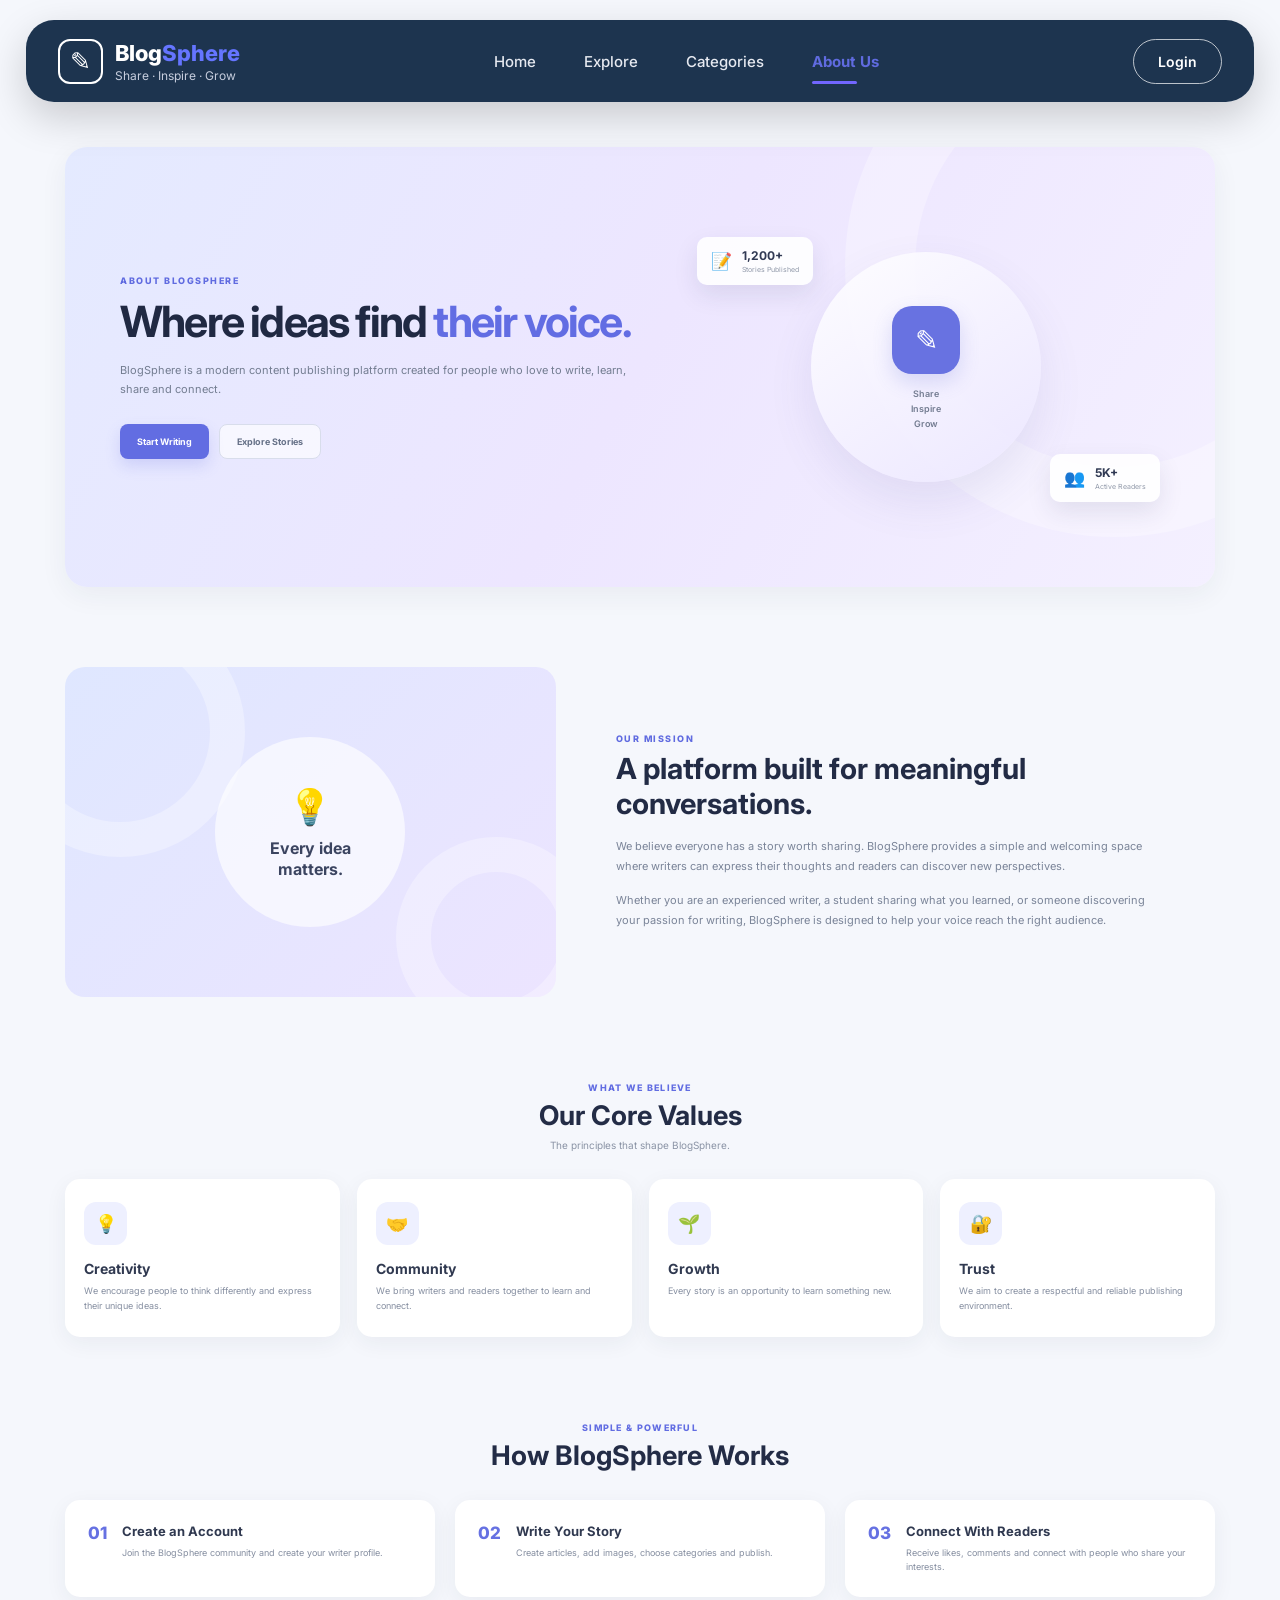
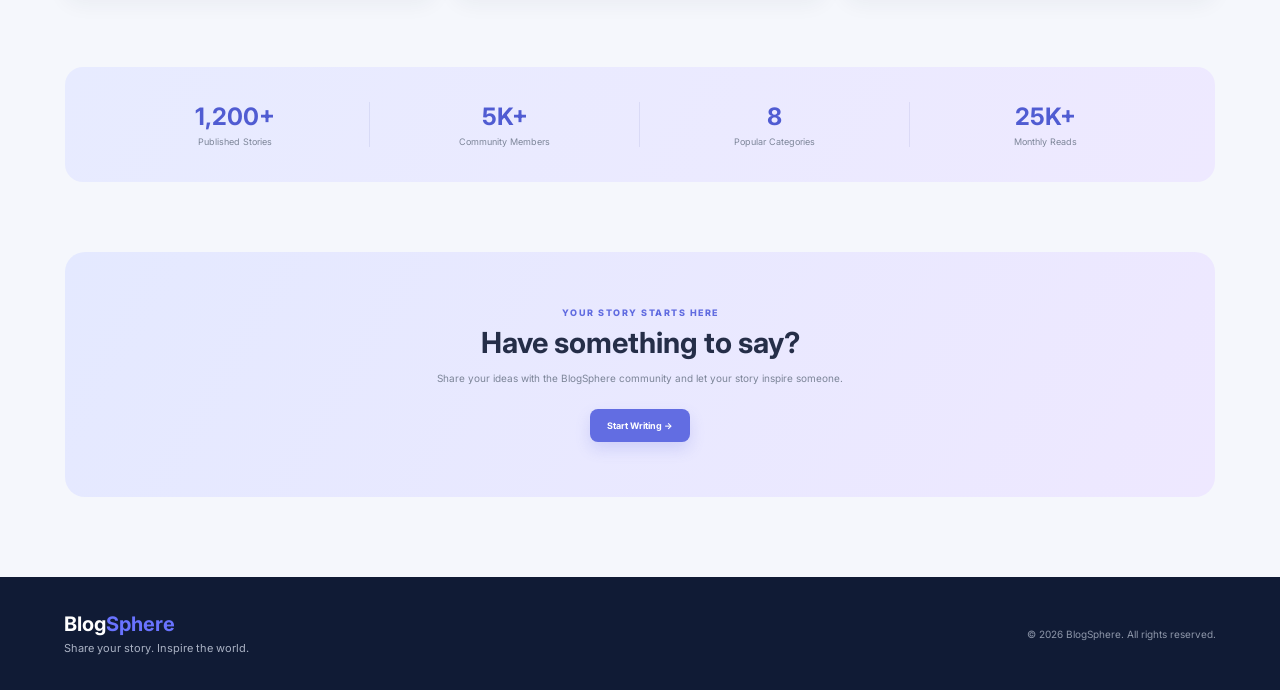
==== frontend/about.html @ fdae3c47 "Add complete BlogSphere application" ====
<!DOCTYPE html>
<html lang="en">

<head>

    <meta charset="UTF-8">
    <meta name="viewport" content="width=device-width, initial-scale=1.0">

    <title>BlogSphere | About Us</title>

    <link rel="stylesheet" href="style.css">

    <link rel="preconnect" href="https://fonts.googleapis.com">
    <link rel="preconnect" href="https://fonts.gstatic.com" crossorigin>

    <link
        href="https://fonts.googleapis.com/css2?family=Inter:wght@400;500;600;700;800&display=swap"
        rel="stylesheet">

</head>

<body class="about-page">


    <!-- ================= NAVBAR ================= -->

    <header class="navbar about-navbar">

        <div class="logo-area">

            <div class="logo-icon">
                ✎
            </div>

            <div class="logo-text">

                <h2>
                    Blog<span>Sphere</span>
                </h2>

                <p>
                    Share · Inspire · Grow
                </p>

            </div>

        </div>


        <nav class="nav-links">

            <a href="index.html">
                Home
            </a>

            <a href="explore.html">
                Explore
            </a>

            <a href="categories.html">
                Categories
            </a>

            <a href="about.html" class="active">
                About Us
            </a>

        </nav>


        <div class="nav-actions">

            <a href="login.html" class="login-btn">
                Login
            </a>


        </div>

    </header>


    <!-- ================= MAIN ================= -->

    <main class="about-main">


        <!-- ================= HERO ================= -->

        <section class="about-hero">

            <div class="about-hero-content">

                <p class="small-heading">
                    ABOUT BLOGSPHERE
                </p>

                <h1>
                    Where ideas find
                    <span>their voice.</span>
                </h1>

                <p>
                    BlogSphere is a modern content publishing
                    platform created for people who love to
                    write, learn, share and connect.
                </p>

                <div class="about-hero-buttons">

                    <a
                        href="register.html"
                        class="about-primary-btn">

                        Start Writing

                    </a>

                    <a
                        href="explore.html"
                        class="about-secondary-btn">

                        Explore Stories

                    </a>

                </div>

            </div>


            <div class="about-hero-visual">

                <div class="floating-card card-one">

                    <span>
                        📝
                    </span>

                    <div>

                        <strong>
                            1,200+
                        </strong>

                        <small>
                            Stories Published
                        </small>

                    </div>

                </div>


                <div class="floating-card card-two">

                    <span>
                        👥
                    </span>

                    <div>

                        <strong>
                            5K+
                        </strong>

                        <small>
                            Active Readers
                        </small>

                    </div>

                </div>


                <div class="about-circle">

                    <div class="about-circle-icon">
                        ✎
                    </div>

                    <span>
                        Share
                    </span>

                    <span>
                        Inspire
                    </span>

                    <span>
                        Grow
                    </span>

                </div>

            </div>

        </section>


        <!-- ================= OUR MISSION ================= -->

        <section class="mission-section">

            <div class="mission-image">

                <div class="mission-image-inner">

                    <span>
                        💡
                    </span>

                    <h3>
                        Every idea
                        matters.
                    </h3>

                </div>

            </div>


            <div class="mission-content">

                <p class="small-heading">
                    OUR MISSION
                </p>

                <h2>
                    A platform built
                    for meaningful
                    conversations.
                </h2>

                <p>
                    We believe everyone has a story worth
                    sharing. BlogSphere provides a simple
                    and welcoming space where writers can
                    express their thoughts and readers can
                    discover new perspectives.
                </p>

                <p>
                    Whether you are an experienced writer,
                    a student sharing what you learned, or
                    someone discovering your passion for
                    writing, BlogSphere is designed to help
                    your voice reach the right audience.
                </p>

            </div>

        </section>


        <!-- ================= VALUES ================= -->

        <section class="values-section">

            <div class="about-section-heading">

                <p>
                    WHAT WE BELIEVE
                </p>

                <h2>
                    Our Core Values
                </h2>

                <span>
                    The principles that shape BlogSphere.
                </span>

            </div>


            <div class="values-grid">


                <article class="value-card">

                    <div class="value-icon">
                        💡
                    </div>

                    <h3>
                        Creativity
                    </h3>

                    <p>
                        We encourage people to think
                        differently and express their
                        unique ideas.
                    </p>

                </article>


                <article class="value-card">

                    <div class="value-icon">
                        🤝
                    </div>

                    <h3>
                        Community
                    </h3>

                    <p>
                        We bring writers and readers
                        together to learn and connect.
                    </p>

                </article>


                <article class="value-card">

                    <div class="value-icon">
                        🌱
                    </div>

                    <h3>
                        Growth
                    </h3>

                    <p>
                        Every story is an opportunity
                        to learn something new.
                    </p>

                </article>


                <article class="value-card">

                    <div class="value-icon">
                        🔐
                    </div>

                    <h3>
                        Trust
                    </h3>

                    <p>
                        We aim to create a respectful
                        and reliable publishing environment.
                    </p>

                </article>


            </div>

        </section>


        <!-- ================= HOW IT WORKS ================= -->

        <section class="how-section">

            <div class="about-section-heading">

                <p>
                    SIMPLE & POWERFUL
                </p>

                <h2>
                    How BlogSphere Works
                </h2>

            </div>


            <div class="how-grid">


                <div class="how-step">

                    <div class="step-number">
                        01
                    </div>

                    <div>

                        <h3>
                            Create an Account
                        </h3>

                        <p>
                            Join the BlogSphere community
                            and create your writer profile.
                        </p>

                    </div>

                </div>


                <div class="how-step">

                    <div class="step-number">
                        02
                    </div>

                    <div>

                        <h3>
                            Write Your Story
                        </h3>

                        <p>
                            Create articles, add images,
                            choose categories and publish.
                        </p>

                    </div>

                </div>


                <div class="how-step">

                    <div class="step-number">
                        03
                    </div>

                    <div>

                        <h3>
                            Connect With Readers
                        </h3>

                        <p>
                            Receive likes, comments and
                            connect with people who share
                            your interests.
                        </p>

                    </div>

                </div>


            </div>

        </section>


        <!-- ================= STATS ================= -->

        <section class="about-stats">

            <div>

                <strong>
                    1,200+
                </strong>

                <span>
                    Published Stories
                </span>

            </div>


            <div>

                <strong>
                    5K+
                </strong>

                <span>
                    Community Members
                </span>

            </div>


            <div>

                <strong>
                    8
                </strong>

                <span>
                    Popular Categories
                </span>

            </div>


            <div>

                <strong>
                    25K+
                </strong>

                <span>
                    Monthly Reads
                </span>

            </div>

        </section>


        <!-- ================= CTA ================= -->

        <section class="about-cta">

            <div>

                <p class="small-heading">
                    YOUR STORY STARTS HERE
                </p>

                <h2>
                    Have something to say?
                </h2>

                <p>
                    Share your ideas with the BlogSphere
                    community and let your story inspire
                    someone.
                </p>

                <a
                    href="create-post.html"
                    class="about-primary-btn">

                    Start Writing →

                </a>

            </div>

        </section>

    </main>


    <!-- ================= FOOTER ================= -->

    <footer>

        <div class="footer-logo">

            <h2>
                Blog<span>Sphere</span>
            </h2>

            <p>
                Share your story. Inspire the world.
            </p>

        </div>

        <p class="copyright">
            © 2026 BlogSphere. All rights reserved.
        </p>

    </footer>


    <script src="script.js"></script>

</body>

</html>
---- frontend/style.css ----
/* =========================================
   RESET
========================================= */

* {
    margin: 0;
    padding: 0;
    box-sizing: border-box;
}

html {
    scroll-behavior: smooth;
}

body {
    font-family: "Inter", sans-serif;
    background: #f5f7fc;
    color: #111936;
}

a {
    text-decoration: none;
    color: inherit;
}


/* =========================================
   NAVBAR
========================================= */

.navbar {
    position: absolute;
    top: 20px;
    left: 2%;
    right: 2%;
    z-index: 10;

    height: 82px;

    display: flex;
    align-items: center;
    justify-content: space-between;

    padding: 0 32px;

    border-radius: 28px;

    background: rgba(10, 35, 64, 0.92);

    box-shadow:
        0 15px 40px rgba(0, 0, 0, 0.18);

    backdrop-filter: blur(12px);

    color: white;
}


/* LOGO */

.logo-area {
    display: flex;
    align-items: center;
    gap: 12px;
}

.logo-icon {
    width: 45px;
    height: 45px;

    display: flex;
    align-items: center;
    justify-content: center;

    border: 2px solid white;
    border-radius: 12px;

    font-size: 25px;
}

.logo-text h2 {
    font-size: 22px;
    font-weight: 800;
}

.logo-text h2 span {
    color: #6575ff;
}

.logo-text p {
    margin-top: 2px;

    font-size: 12px;
    color: #c7cede;
}


/* NAV LINKS */

.nav-links {
    display: flex;
    align-items: center;
    gap: 48px;
}

.nav-links a {
    position: relative;

    font-size: 15px;
    font-weight: 500;

    color: #e6e9f0;

    padding: 28px 0;

    transition: 0.3s;
}

.nav-links a:hover {
    color: white;
}

.nav-links a.active {
    font-weight: 700;
}

.nav-links a.active::after {
    content: "";

    position: absolute;

    bottom: 15px;
    left: 0;

    width: 45px;
    height: 3px;

    border-radius: 10px;

    background: #7266ff;
}


/* NAV ACTIONS */

.nav-actions {
    display: flex;
    align-items: center;
    gap: 15px;
}

.search-btn {
    border: none;
    background: transparent;

    color: white;

    font-size: 20px;

    cursor: pointer;
}

.login-btn,
.register-btn {
    padding: 13px 24px;

    border-radius: 30px;

    font-size: 14px;
    font-weight: 600;

    transition: 0.3s;
}

.login-btn {
    border: 1px solid rgba(255, 255, 255, 0.7);
}

.login-btn:hover {
    background: white;
    color: #15294c;
}

.register-btn {
    background: linear-gradient(
        135deg,
        #3d9cff,
        #7545ed
    );
}

.register-btn:hover {
    transform: translateY(-2px);

    box-shadow:
        0 8px 20px rgba(88, 85, 255, 0.35);
}


/* =========================================
   HERO
========================================= */

.hero {
    position: relative;

    min-height: 590px;

    display: flex;
    align-items: center;

    overflow: hidden;

    background-image:
        url("https://images.unsplash.com/photo-1500534623283-312aade485b7?auto=format&fit=crop&w=2000&q=85");

    background-size: cover;
    background-position: center;
}

.hero-overlay {
    position: absolute;
    inset: 0;

    background:
        linear-gradient(
            90deg,
            rgba(245, 248, 255, 0.97) 0%,
            rgba(245, 248, 255, 0.91) 35%,
            rgba(245, 248, 255, 0.30) 70%,
            rgba(245, 248, 255, 0.05) 100%
        );
}

.hero-content {
    position: relative;
    z-index: 2;

    width: 90%;
    max-width: 1250px;

    margin: 100px auto 0;
}

.hero-small {
    margin-bottom: 18px;

    color: #5c65ee;

    font-size: 13px;
    font-weight: 800;

    letter-spacing: 2px;
}

.hero h1 {
    max-width: 700px;

    font-size: clamp(48px, 6vw, 78px);

    line-height: 1.05;

    letter-spacing: -3px;

    font-weight: 800;

    color: #10172e;
}

.hero h1 span {
    background: linear-gradient(
        90deg,
        #477dff,
        #7146ed
    );

    -webkit-background-clip: text;
    background-clip: text;

    color: transparent;
}

.hero-description {
    max-width: 610px;

    margin-top: 25px;

    font-size: 18px;
    line-height: 1.7;

    color: #4c5873;
}

.hero-buttons {
    display: flex;
    gap: 18px;

    margin-top: 32px;
}

.primary-btn,
.secondary-btn {
    display: inline-flex;
    align-items: center;
    justify-content: center;

    padding: 16px 28px;

    border-radius: 35px;

    font-size: 15px;
    font-weight: 700;

    transition: 0.3s;
}

.primary-btn {
    color: white;

    background: linear-gradient(
        135deg,
        #4a87ff,
        #7045ef
    );

    box-shadow:
        0 10px 25px rgba(83, 87, 238, 0.25);
}

.primary-btn:hover {
    transform: translateY(-3px);

    box-shadow:
        0 15px 30px rgba(83, 87, 238, 0.35);
}

.secondary-btn {
    background: rgba(255, 255, 255, 0.9);

    color: #18213c;

    box-shadow:
        0 5px 20px rgba(0, 0, 0, 0.08);
}

.secondary-btn:hover {
    transform: translateY(-3px);
}


/* =========================================
   MAIN SECTION
========================================= */

.featured-section {
    width: 90%;
    max-width: 1250px;

    margin: 55px auto;
}

.section-heading {
    display: flex;
    align-items: center;
    justify-content: space-between;

    margin-bottom: 25px;
}

.section-heading > div {
    position: relative;
}

.heading-line {
    display: inline-block;

    width: 4px;
    height: 25px;

    margin-right: 9px;

    vertical-align: middle;

    border-radius: 10px;

    background: linear-gradient(
        #4d8bff,
        #7349ed
    );
}

.section-heading h2 {
    display: inline-block;

    font-size: 23px;

    vertical-align: middle;
}

.section-heading p {
    margin-left: 18px;
    margin-top: 7px;

    color: #748096;

    font-size: 14px;
}

.view-all {
    color: #4a7fff;

    font-size: 14px;
    font-weight: 700;
}


/* =========================================
   CONTENT LAYOUT
========================================= */

.content-layout {
    display: grid;

    grid-template-columns: 3fr 1.25fr;

    gap: 30px;
}


/* =========================================
   BLOG CARDS
========================================= */

.blog-container {
    display: grid;

    grid-template-columns:
        repeat(3, 1fr);

    gap: 20px;
}

.blog-card {
    overflow: hidden;

    background: white;

    border-radius: 18px;

    box-shadow:
        0 8px 25px rgba(31, 45, 76, 0.08);

    transition: 0.3s;
}

.blog-card:hover {
    transform: translateY(-7px);

    box-shadow:
        0 15px 35px rgba(31, 45, 76, 0.14);
}


/* BLOG IMAGE */

.blog-image {
    height: 170px;

    position: relative;

    background-size: cover;
    background-position: center;
}

.blog-image.technology {
    background-image:
        url("https://images.unsplash.com/photo-1498050108023-c5249f4df085?auto=format&fit=crop&w=800&q=80");
}

.blog-image.travel {
    background-image:
        url("https://images.unsplash.com/photo-1464822759023-fed622ff2c3b?auto=format&fit=crop&w=800&q=80");
}

.blog-image.lifestyle {
    background-image:
        url("https://images.unsplash.com/photo-1495474472287-4d71bcdd2085?auto=format&fit=crop&w=800&q=80");
}

.blog-image span {
    position: absolute;

    top: 13px;
    left: 13px;

    padding: 6px 11px;

    border-radius: 8px;

    background: #6957ee;

    color: white;

    font-size: 11px;
    font-weight: 700;
}


/* BLOG CONTENT */

.blog-content {
    padding: 20px;
}

.blog-content h3 {
    font-size: 16px;

    line-height: 1.4;
}

.blog-content > p {
    margin-top: 9px;

    color: #69748a;

    font-size: 13px;

    line-height: 1.6;
}


/* BLOG INFO */

.blog-info {
    display: flex;
    align-items: center;
    justify-content: space-between;

    margin-top: 22px;
}

.author {
    display: flex;
    align-items: center;

    gap: 8px;
}

.author-avatar {
    width: 32px;
    height: 32px;

    display: flex;
    align-items: center;
    justify-content: center;

    border-radius: 50%;

    background: #e8ecff;

    color: #5b62dc;

    font-size: 12px;
    font-weight: 700;
}

.author strong,
.author small {
    display: block;
}

.author strong {
    font-size: 11px;
}

.author small {
    margin-top: 2px;

    color: #8a93a5;

    font-size: 9px;
}

.read-time {
    color: #7c8597;

    font-size: 9px;
}


/* =========================================
   CATEGORIES
========================================= */

.categories {
    padding-left: 5px;
}

.category-heading {
    margin-bottom: 18px;
}

.category-heading h2 {
    display: inline-block;

    font-size: 20px;

    vertical-align: middle;
}

.category-item {
    display: grid;

    grid-template-columns: 35px 1fr auto;

    align-items: center;

    gap: 10px;

    min-height: 52px;

    margin-bottom: 10px;

    padding: 0 15px;

    background: white;

    border-radius: 11px;

    box-shadow:
        0 4px 15px rgba(30, 45, 80, 0.05);

    transition: 0.25s;
}

.category-item:hover {
    transform: translateX(4px);

    box-shadow:
        0 7px 20px rgba(30, 45, 80, 0.10);
}

.category-icon {
    font-size: 17px;
}

.category-item > span:nth-child(2) {
    font-size: 13px;
    font-weight: 600;
}

.category-item small {
    color: #8a93a5;

    font-size: 10px;
}

.more-category {
    display: flex;
    align-items: center;
    gap: 10px;

    margin-top: 15px;

    padding: 15px;

    border: 1px solid #dfe4f2;

    border-radius: 11px;

    color: #5d61ed;

    font-size: 13px;
    font-weight: 600;
}

.more-category b {
    margin-left: auto;
}


/* =========================================
   FEATURES
========================================= */

.features {
    width: 90%;
    max-width: 1250px;

    display: grid;

    grid-template-columns:
        repeat(4, 1fr);

    gap: 15px;

    margin: 0 auto 65px;

    padding: 25px;

    background: white;

    border-radius: 18px;

    box-shadow:
        0 8px 30px rgba(31, 45, 76, 0.07);
}

.feature-item {
    display: flex;
    align-items: center;

    gap: 14px;

    padding: 8px;
}

.feature-icon {
    width: 45px;
    height: 45px;

    flex-shrink: 0;

    display: flex;
    align-items: center;
    justify-content: center;

    border-radius: 50%;

    background: #f1f3ff;

    color: #5d61ef;

    font-size: 20px;
}

.feature-item h3 {
    font-size: 13px;
}

.feature-item p {
    margin-top: 4px;

    color: #7d8799;

    font-size: 10px;

    line-height: 1.5;
}


/* =========================================
   FOOTER
========================================= */

footer {
    display: flex;
    align-items: center;
    justify-content: space-between;

    padding: 35px 5%;

    background: #101b35;

    color: white;
}

.footer-logo h2 {
    font-size: 20px;
}

.footer-logo h2 span {
    color: #6973ff;
}

.footer-logo p {
    margin-top: 5px;

    color: #aab2c4;

    font-size: 11px;
}

.footer-links {
    display: flex;
    gap: 25px;

    color: #c4cad7;

    font-size: 12px;
}

.footer-links a:hover {
    color: white;
}

.copyright {
    color: #8e97aa;

    font-size: 10px;
}


/* =========================================
   RESPONSIVE DESIGN
========================================= */

@media (max-width: 1050px) {

    .nav-links {
        gap: 25px;
    }

    .content-layout {
        grid-template-columns: 1fr;
    }

    .categories {
        display: grid;

        grid-template-columns:
            repeat(2, 1fr);

        gap: 10px;
    }

    .category-heading {
        grid-column: 1 / -1;
    }

    .more-category {
        margin-top: 0;
    }
}


@media (max-width: 800px) {

    .navbar {
        height: auto;

        padding: 15px 20px;

        flex-wrap: wrap;

        gap: 15px;
    }

    .nav-links {
        order: 3;

        width: 100%;

        justify-content: center;

        gap: 20px;
    }

    .nav-links a {
        padding: 5px;
    }

    .nav-links a.active::after {
        bottom: -4px;
    }

    .hero {
        min-height: 650px;
    }

    .hero-content {
        margin-top: 120px;
    }

    .hero h1 {
        font-size: 50px;
    }

    .blog-container {
        grid-template-columns: 1fr;
    }

    .features {
        grid-template-columns:
            repeat(2, 1fr);
    }

    footer {
        flex-direction: column;

        gap: 20px;

        text-align: center;
    }
}


@media (max-width: 550px) {

    .logo-text {
        display: none;
    }

    .nav-actions .search-btn {
        display: none;
    }

    .login-btn,
    .register-btn {
        padding: 10px 15px;
    }

    .hero h1 {
        font-size: 42px;

        letter-spacing: -2px;
    }

    .hero-description {
        font-size: 15px;
    }

    .hero-buttons {
        flex-direction: column;

        width: 200px;
    }

    .categories {
        grid-template-columns: 1fr;
    }

    .features {
        grid-template-columns: 1fr;
    }

    .footer-links {
        flex-wrap: wrap;

        justify-content: center;
    }
}
/* =========================================
   LOGIN / AUTHENTICATION PAGE
========================================= */

.auth-page {
    min-height: 100vh;

    display: flex;
    align-items: center;
    justify-content: center;

    padding: 30px;

    background: #eef2fb;

    overflow-x: hidden;
}


/* BACKGROUND */

.auth-background {
    position: fixed;

    inset: 0;

    z-index: 0;

    background-image:
        linear-gradient(
            120deg,
            rgba(55, 101, 190, 0.25),
            rgba(112, 67, 220, 0.20)
        ),
        url("https://images.unsplash.com/photo-1519681393784-d120267933ba?auto=format&fit=crop&w=2000&q=85");

    background-size: cover;
    background-position: center;

    filter: blur(2px);

    transform: scale(1.03);
}


/* MAIN CONTAINER */

.auth-container {
    position: relative;

    z-index: 2;

    width: 100%;
    max-width: 1050px;

    min-height: 650px;

    display: grid;

    grid-template-columns: 45% 55%;

    overflow: hidden;

    border-radius: 30px;

    background: white;

    box-shadow:
        0 25px 70px rgba(24, 39, 75, 0.25);
}


/* =========================================
   LEFT INTRO
========================================= */

.auth-intro {
    position: relative;

    display: flex;
    flex-direction: column;

    padding: 45px;

    color: white;

    background:
        linear-gradient(
            145deg,
            rgba(15, 40, 72, 0.96),
            rgba(54, 62, 145, 0.95)
        );
}


/* LOGO */

.auth-logo {
    display: flex;
    align-items: center;

    gap: 12px;
}

.auth-logo-icon {
    width: 45px;
    height: 45px;

    display: flex;
    align-items: center;
    justify-content: center;

    border: 2px solid white;

    border-radius: 12px;

    font-size: 24px;
}

.auth-logo h2 {
    font-size: 23px;

    font-weight: 800;
}

.auth-logo h2 span {
    color: #7d76ff;
}

.auth-logo p {
    margin-top: 3px;

    color: #c8cede;

    font-size: 11px;
}


/* MESSAGE */

.auth-message {
    margin-top: auto;
    margin-bottom: auto;

    max-width: 400px;
}

.auth-small {
    margin-bottom: 18px;

    color: #91a9ff;

    font-size: 12px;

    font-weight: 800;

    letter-spacing: 2px;
}

.auth-message h1 {
    margin-bottom: 22px;

    font-size: 52px;

    line-height: 1.05;

    letter-spacing: -2px;
}

.auth-message > p:last-child {
    color: #cbd2e1;

    font-size: 15px;

    line-height: 1.7;
}


/* =========================================
   FORM AREA
========================================= */

.auth-form-area {
    display: flex;

    align-items: center;
    justify-content: center;

    padding: 45px;
}

.auth-form {
    width: 100%;
    max-width: 400px;
}


/* HEADING */

.form-heading {
    margin-bottom: 32px;
}

.form-heading h2 {
    color: #111936;

    font-size: 30px;
}

.form-heading p {
    margin-top: 8px;

    color: #7b8498;

    font-size: 13px;
}


/* INPUT GROUP */

.input-group {
    margin-bottom: 20px;
}

.input-group label {
    display: block;

    margin-bottom: 8px;

    color: #29324b;

    font-size: 13px;

    font-weight: 600;
}

.input-group input {
    width: 100%;

    height: 50px;

    padding: 0 16px;

    border: 1px solid #dce1ec;

    border-radius: 11px;

    outline: none;

    background: #fafbfe;

    color: #202943;

    font-family: inherit;

    font-size: 13px;

    transition: 0.25s;
}

.input-group input:focus {
    border-color: #6375ef;

    background: white;

    box-shadow:
        0 0 0 4px rgba(99, 117, 239, 0.10);
}

.input-group input::placeholder {
    color: #a0a7b6;
}


/* PASSWORD LABEL */

.password-label {
    display: flex;

    align-items: center;
    justify-content: space-between;
}

.password-label a {
    color: #5d68e9;

    font-size: 11px;

    font-weight: 600;
}

.password-label a:hover {
    text-decoration: underline;
}


/* REMEMBER */

.remember-row {
    margin-top: -5px;

    margin-bottom: 22px;
}

.remember-row label {
    display: flex;
    align-items: center;

    gap: 8px;

    color: #747d91;

    font-size: 12px;

    cursor: pointer;
}

.remember-row input {
    accent-color: #626df0;
}


/* SUBMIT */

.auth-submit {
    width: 100%;

    height: 52px;

    border: none;

    border-radius: 12px;

    background:
        linear-gradient(
            135deg,
            #4b88ff,
            #7046ee
        );

    color: white;

    font-family: inherit;

    font-size: 14px;

    font-weight: 700;

    cursor: pointer;

    box-shadow:
        0 8px 20px rgba(82, 89, 235, 0.25);

    transition: 0.3s;
}

.auth-submit:hover {
    transform: translateY(-2px);

    box-shadow:
        0 12px 25px rgba(82, 89, 235, 0.35);
}


/* DIVIDER */

.divider {
    display: flex;
    align-items: center;

    gap: 12px;

    margin: 27px 0;
}

.divider span {
    height: 1px;

    flex: 1;

    background: #e4e7ef;
}

.divider p {
    color: #9aa2b1;

    font-size: 10px;

    font-weight: 600;
}


/* ACCOUNT TEXT */

.account-text {
    text-align: center;

    color: #7b8497;

    font-size: 12px;
}

.account-text a {
    color: #5d67ec;

    font-weight: 700;
}

.account-text a:hover {
    text-decoration: underline;
}


/* BACK HOME */

.back-home {
    display: block;

    margin-top: 25px;

    text-align: center;

    color: #8b93a4;

    font-size: 11px;

    transition: 0.2s;
}

.back-home:hover {
    color: #5c67eb;
}


/* MOBILE LOGO */

.mobile-logo {
    display: none;
}


/* =========================================
   AUTH RESPONSIVE
========================================= */

@media (max-width: 850px) {

    .auth-container {
        max-width: 550px;

        grid-template-columns: 1fr;
    }

    .auth-intro {
        display: none;
    }

    .auth-form-area {
        padding: 45px 35px;
    }

    .mobile-logo {
        display: flex;

        align-items: center;
        justify-content: center;

        gap: 10px;

        margin-bottom: 35px;
    }

    .mobile-logo .auth-logo-icon {
        width: 38px;
        height: 38px;

        border-color: #5966ed;

        color: #5966ed;

        font-size: 20px;
    }

    .mobile-logo h2 {
        color: #17203c;

        font-size: 22px;
    }

    .mobile-logo h2 span {
        color: #5966ed;
    }
}


@media (max-width: 500px) {

    .auth-page {
        padding: 15px;
    }

    .auth-container {
        border-radius: 20px;
    }

    .auth-form-area {
        padding: 35px 22px;
    }

    .form-heading h2 {
        font-size: 26px;
    }
}
/* =========================================
   REGISTER PAGE
========================================= */

.register-container {
    max-width: 1100px;
}


/* TERMS LINK */

.remember-row a {
    color: #5d67ec;

    font-weight: 600;

    text-decoration: none;
}

.remember-row a:hover {
    text-decoration: underline;
}


/* REGISTER PAGE FORM */

.register-container .auth-form-area {
    padding-top: 35px;
    padding-bottom: 35px;
}


/* REGISTER PAGE HEADING */

.register-container .form-heading {
    margin-bottom: 25px;
}


/* REGISTER PAGE INPUTS */

.register-container .input-group {
    margin-bottom: 14px;
}
/* =========================================
   EXPLORE PAGE
========================================= */

.explore-page {
    background: #f5f7fc;
}


/* =========================================
   EXPLORE NAVBAR
========================================= */

.explore-navbar {
    position: relative;

    top: auto;
    left: auto;
    right: auto;

    margin: 20px 2% -102px;
}


/* =========================================
   EXPLORE HERO
========================================= */

.explore-hero {
    min-height: 500px;

    display: flex;
    align-items: center;

    position: relative;

    overflow: hidden;

    background-image:
        linear-gradient(
            90deg,
            rgba(10, 30, 62, 0.90),
            rgba(25, 48, 91, 0.65),
            rgba(20, 38, 73, 0.35)
        ),
        url("https://images.unsplash.com/photo-1517245386807-bb43f82c33c4?auto=format&fit=crop&w=2000&q=85");

    background-size: cover;
    background-position: center;
}

.explore-hero-content {
    width: 90%;
    max-width: 1250px;

    margin: 100px auto 0;

    color: white;
}

.explore-hero .hero-small {
    color: #aebaff;
}

.explore-hero h1 {
    max-width: 700px;

    font-size: clamp(48px, 6vw, 70px);

    line-height: 1.05;

    letter-spacing: -3px;
}

.explore-hero h1 span {
    display: block;

    background: linear-gradient(
        90deg,
        #71b8ff,
        #9b78ff
    );

    -webkit-background-clip: text;
    background-clip: text;

    color: transparent;
}

.explore-hero-content > p:last-of-type {
    max-width: 610px;

    margin-top: 20px;

    color: #d8dfed;

    font-size: 16px;

    line-height: 1.7;
}


/* SEARCH */

.explore-search {
    max-width: 650px;

    height: 58px;

    display: flex;
    align-items: center;

    margin-top: 30px;

    padding: 5px 7px 5px 20px;

    border-radius: 35px;

    background: white;

    box-shadow:
        0 12px 30px rgba(0, 0, 0, 0.18);
}

.explore-search > span {
    color: #778197;

    font-size: 18px;
}

.explore-search input {
    flex: 1;

    height: 100%;

    padding: 0 15px;

    border: none;

    outline: none;

    color: #202943;

    font-family: inherit;

    font-size: 13px;
}

.explore-search input::placeholder {
    color: #9aa3b4;
}

.explore-search button {
    height: 48px;

    padding: 0 25px;

    border: none;

    border-radius: 28px;

    background: linear-gradient(
        135deg,
        #4d89ff,
        #7046ef
    );

    color: white;

    font-family: inherit;

    font-size: 13px;

    font-weight: 700;

    cursor: pointer;

    transition: 0.3s;
}

.explore-search button:hover {
    transform: translateY(-2px);
}


/* =========================================
   EXPLORE MAIN
========================================= */

.explore-main {
    width: 90%;
    max-width: 1250px;

    margin: 55px auto 70px;
}


/* =========================================
   FILTER SECTION
========================================= */

.filter-section {
    display: flex;
    align-items: center;
    justify-content: space-between;

    gap: 30px;

    margin-bottom: 45px;
}

.filter-title h2 {
    font-size: 21px;
}

.filter-title p {
    margin-top: 5px;

    color: #7d8799;

    font-size: 12px;
}

.category-filters {
    display: flex;
    flex-wrap: wrap;

    justify-content: flex-end;

    gap: 8px;
}

.filter-btn {
    padding: 10px 16px;

    border: 1px solid #dfe4ef;

    border-radius: 25px;

    background: white;

    color: #626c81;

    font-family: inherit;

    font-size: 11px;

    font-weight: 600;

    cursor: pointer;

    transition: 0.25s;
}

.filter-btn:hover {
    border-color: #6873ed;

    color: #5c65e8;
}

.filter-btn.active {
    border-color: transparent;

    background: linear-gradient(
        135deg,
        #4c88ff,
        #7046ee
    );

    color: white;

    box-shadow:
        0 6px 15px rgba(89, 91, 235, 0.20);
}


/* =========================================
   EXPLORE HEADING
========================================= */

.explore-heading {
    display: flex;
    align-items: center;
    justify-content: space-between;

    margin-bottom: 22px;
}

.explore-heading > div {
    display: flex;
    align-items: center;
}

.explore-heading h2 {
    font-size: 23px;
}

#sortBlogs {
    padding: 10px 14px;

    border: 1px solid #dce1ec;

    border-radius: 9px;

    outline: none;

    background: white;

    color: #626c81;

    font-family: inherit;

    font-size: 11px;

    cursor: pointer;
}


/* =========================================
   BLOG GRID
========================================= */

.explore-grid {
    display: grid;

    grid-template-columns:
        repeat(3, 1fr);

    gap: 24px;
}


/* CARD */

.explore-card {
    overflow: hidden;

    background: white;

    border-radius: 18px;

    box-shadow:
        0 7px 25px rgba(31, 45, 76, 0.07);

    transition: 0.3s;
}

.explore-card:hover {
    transform: translateY(-7px);

    box-shadow:
        0 15px 35px rgba(31, 45, 76, 0.13);
}


/* CARD IMAGE */

.explore-card-image {
    width: 100%;
    height: 205px;

    position: relative;

    overflow: hidden;

    background: #eef2f7;
}

.explore-card-image img {
    width: 100%;
    height: 100%;

    display: block;

    object-fit: cover;
}
.tech-image {
    background-image:
        url("https://images.unsplash.com/photo-1498050108023-c5249f4df085?auto=format&fit=crop&w=900&q=80");
}

.coding-image {
    background-image:
        url("https://images.unsplash.com/photo-1515879218367-8466d910aaa4?auto=format&fit=crop&w=900&q=80");
}

.travel-image {
    background-image:
        url("https://images.unsplash.com/photo-1464822759023-fed622ff2c3b?auto=format&fit=crop&w=900&q=80");
}

.education-image {
    background-image:
        url("https://images.unsplash.com/photo-1523240795612-9a054b0db644?auto=format&fit=crop&w=900&q=80");
}

.lifestyle-image {
    background-image:
        url("https://images.unsplash.com/photo-1495474472287-4d71bcdd2085?auto=format&fit=crop&w=900&q=80");
}

.ai-image {
    background-image:
        url("https://images.unsplash.com/photo-1677442136019-21780ecad995?auto=format&fit=crop&w=900&q=80");
}


/* CATEGORY LABEL */

.explore-card-image span {
    position: absolute;

    top: 14px;
    left: 14px;

    padding: 7px 12px;

    border-radius: 8px;

    background: rgba(77, 74, 221, 0.90);

    color: white;

    font-size: 10px;

    font-weight: 700;

    backdrop-filter: blur(5px);
}


/* CARD CONTENT */

.explore-card-content {
    padding: 21px;
}

.explore-card-content h3 {
    font-size: 17px;

    line-height: 1.4;
}

.explore-card-content > p {
    min-height: 42px;

    margin-top: 9px;

    color: #737e92;

    font-size: 12px;

    line-height: 1.65;
}


/* CARD FOOTER */

.explore-card-footer {
    display: flex;
    align-items: center;
    justify-content: space-between;

    margin-top: 22px;

    padding-top: 15px;

    border-top: 1px solid #edf0f5;
}


/* =========================================
   NO RESULTS
========================================= */

.no-results {
    display: none;

    padding: 60px 20px;

    text-align: center;
}

.no-results > div {
    font-size: 40px;
}

.no-results h3 {
    margin-top: 15px;

    font-size: 18px;
}

.no-results p {
    margin-top: 7px;

    color: #7d8799;

    font-size: 12px;
}


/* =========================================
   PAGINATION
========================================= */

.pagination {
    display: flex;
    justify-content: center;
    align-items: center;

    gap: 8px;

    margin-top: 45px;
}

.page-btn {
    width: 38px;
    height: 38px;

    border: 1px solid #dce1ed;

    border-radius: 9px;

    background: white;

    color: #69748a;

    font-family: inherit;

    font-size: 12px;

    cursor: pointer;

    transition: 0.2s;
}

.page-btn:hover {
    border-color: #6974ed;

    color: #5965e8;
}

.page-btn.active {
    border-color: transparent;

    background: linear-gradient(
        135deg,
        #4c88ff,
        #7046ee
    );

    color: white;
}

.page-btn.next {
    font-size: 16px;
}


/* =========================================
   EXPLORE RESPONSIVE
========================================= */

@media (max-width: 1000px) {

    .filter-section {
        flex-direction: column;

        align-items: flex-start;
    }

    .category-filters {
        justify-content: flex-start;
    }

    .explore-grid {
        grid-template-columns:
            repeat(2, 1fr);
    }
}


@media (max-width: 800px) {

    .explore-navbar {
        margin-bottom: -102px;
    }

    .explore-hero {
        min-height: 560px;
    }

    .explore-hero-content {
        margin-top: 100px;
    }
}


@media (max-width: 600px) {

    .explore-grid {
        grid-template-columns: 1fr;
    }

    .explore-hero h1 {
        font-size: 45px;
    }

    .explore-search {
        height: auto;

        padding: 8px 8px 8px 15px;

        flex-wrap: wrap;
    }

    .explore-search input {
        min-width: 150px;

        height: 42px;
    }

    .explore-search button {
        height: 42px;
    }

    .explore-heading {
        align-items: flex-start;

        gap: 15px;

        flex-direction: column;
    }
}
/* =========================================
   BLOG POST PAGE
========================================= */

.post-page {
    background: #f5f7fc;
}


/* NAVBAR */

.post-navbar {
    position: relative;

    top: auto;
    left: auto;
    right: auto;

    margin: 20px 2% 0;
}


/* =========================================
   POST MAIN
========================================= */

.post-main {
    width: 90%;
    max-width: 1100px;

    margin: 45px auto 80px;
}


/* BACK */

.post-back {
    display: inline-block;

    margin-bottom: 25px;

    color: #6671e9;

    font-size: 12px;

    font-weight: 600;
}

.post-back:hover {
    text-decoration: underline;
}


/* CATEGORY */

.post-category {
    display: inline-block;

    padding: 7px 13px;

    border-radius: 8px;

    background: #e9ebff;

    color: #5b62df;

    font-size: 10px;

    font-weight: 800;

    letter-spacing: 0.5px;
}


/* TITLE */

.post-title {
    max-width: 900px;

    margin-top: 18px;

    color: #111936;

    font-size: clamp(38px, 5vw, 62px);

    line-height: 1.08;

    letter-spacing: -2px;
}


/* INTRO */

.post-intro {
    max-width: 750px;

    margin-top: 18px;

    color: #68738a;

    font-size: 17px;

    line-height: 1.7;
}


/* =========================================
   POST AUTHOR
========================================= */

.post-author-row {
    display: flex;

    align-items: center;
    justify-content: space-between;

    gap: 20px;

    margin-top: 30px;

    padding-bottom: 25px;

    border-bottom: 1px solid #e1e5ef;
}

.post-author {
    display: flex;

    align-items: center;

    gap: 12px;
}

.post-author-avatar {
    width: 45px;
    height: 45px;

    display: flex;

    align-items: center;
    justify-content: center;

    border-radius: 50%;

    background: linear-gradient(
        135deg,
        #dce6ff,
        #e9ddff
    );

    color: #5c63dc;

    font-size: 15px;

    font-weight: 800;
}

.post-author strong,
.post-author span {
    display: block;
}

.post-author strong {
    color: #29324a;

    font-size: 13px;
}

.post-author span {
    margin-top: 4px;

    color: #8a93a5;

    font-size: 10px;
}


/* ACTIONS */

.post-actions {
    display: flex;

    gap: 10px;
}

.post-action-btn {
    display: flex;

    align-items: center;

    gap: 7px;

    padding: 10px 15px;

    border: 1px solid #dfe3ee;

    border-radius: 25px;

    background: white;

    color: #69748a;

    font-family: inherit;

    font-size: 11px;

    font-weight: 600;

    cursor: pointer;

    transition: 0.25s;
}

.post-action-btn:hover {
    border-color: #6873eb;

    color: #5b65e9;
}

.post-action-btn.liked {
    background: #eeeaff;

    border-color: #7564ed;

    color: #6255dc;
}


/* =========================================
   FEATURED IMAGE
========================================= */

.post-featured-image {
    width: 100%;

    height: 480px;

    margin-top: 35px;

    overflow: hidden;

    border-radius: 22px;

    box-shadow:
        0 15px 40px rgba(25, 40, 70, 0.10);
}

.post-featured-image img {
    width: 100%;
    height: 100%;

    display: block;

    object-fit: cover;
}


/* =========================================
   POST LAYOUT
========================================= */

.post-layout {
    display: grid;

    grid-template-columns: 1fr 280px;

    gap: 55px;

    margin-top: 50px;
}


/* =========================================
   ARTICLE
========================================= */

.article-content {
    color: #454f65;

    font-size: 16px;

    line-height: 1.9;
}

.article-content p {
    margin-bottom: 25px;
}

.article-content h2 {
    margin: 40px 0 15px;

    color: #171f38;

    font-size: 26px;

    line-height: 1.3;
}

.article-content blockquote {
    margin: 35px 0;

    padding: 22px 25px;

    border-left: 4px solid #6874ee;

    border-radius: 0 12px 12px 0;

    background: #eef0ff;

    color: #505a72;

    font-size: 17px;

    font-style: italic;
}

.article-content ul {
    margin: 10px 0 30px;

    padding-left: 25px;
}

.article-content li {
    margin-bottom: 9px;
}


/* TAGS */

.post-tags {
    display: flex;

    flex-wrap: wrap;

    gap: 8px;

    margin-top: 40px;

    padding-top: 25px;

    border-top: 1px solid #e1e5ef;
}

.post-tags span {
    padding: 8px 12px;

    border-radius: 20px;

    background: #eef0f8;

    color: #66718a;

    font-size: 10px;

    font-weight: 600;
}


/* =========================================
   SIDEBAR
========================================= */

.post-sidebar {
    display: flex;

    flex-direction: column;

    gap: 20px;
}


/* AUTHOR CARD */

.author-card {
    padding: 25px;

    border-radius: 17px;

    background: white;

    text-align: center;

    box-shadow:
        0 7px 25px rgba(31, 45, 76, 0.07);
}

.large-author-avatar {
    width: 65px;
    height: 65px;

    display: flex;

    align-items: center;
    justify-content: center;

    margin: 0 auto 13px;

    border-radius: 50%;

    background: linear-gradient(
        135deg,
        #dce6ff,
        #e8dcff
    );

    color: #5c63dc;

    font-size: 22px;

    font-weight: 800;
}

.author-card h3 {
    font-size: 15px;
}

.author-card p {
    margin-top: 8px;

    color: #7b8599;

    font-size: 11px;

    line-height: 1.6;
}

.author-card button {
    width: 100%;

    height: 38px;

    margin-top: 17px;

    border: none;

    border-radius: 9px;

    background: linear-gradient(
        135deg,
        #4d89ff,
        #7046ef
    );

    color: white;

    font-family: inherit;

    font-size: 11px;

    font-weight: 700;

    cursor: pointer;
}


/* TABLE OF CONTENTS */

.toc-card {
    padding: 22px;

    border-radius: 17px;

    background: white;

    box-shadow:
        0 7px 25px rgba(31, 45, 76, 0.07);
}

.toc-card h3 {
    margin-bottom: 15px;

    color: #202943;

    font-size: 14px;
}

.toc-card a {
    display: block;

    padding: 11px 0;

    border-bottom: 1px solid #edf0f5;

    color: #6e788c;

    font-size: 11px;

    line-height: 1.5;
}

.toc-card a:last-child {
    border-bottom: none;
}

.toc-card a:hover {
    color: #5d68e9;
}


/* =========================================
   COMMENTS
========================================= */

.comments-section {
    margin-top: 65px;

    padding-top: 40px;

    border-top: 1px solid #e0e4ee;
}

.comments-heading {
    display: flex;

    align-items: center;

    gap: 10px;

    margin-bottom: 25px;
}

.comments-heading h2 {
    font-size: 23px;
}

.comments-heading span {
    padding: 5px 9px;

    border-radius: 12px;

    background: #e9ebf9;

    color: #6570e6;

    font-size: 9px;

    font-weight: 700;
}


/* COMMENT FORM */

.comment-form {
    display: flex;

    gap: 12px;

    padding: 20px;

    border-radius: 15px;

    background: white;

    box-shadow:
        0 6px 20px rgba(31, 45, 76, 0.05);
}

.comment-avatar {
    width: 38px;
    height: 38px;

    flex-shrink: 0;

    display: flex;

    align-items: center;
    justify-content: center;

    border-radius: 50%;

    background: #e9ecff;

    color: #6069dc;

    font-size: 12px;

    font-weight: 800;
}

.comment-input-area {
    flex: 1;
}

.comment-input-area textarea {
    width: 100%;

    min-height: 80px;

    padding: 13px;

    resize: vertical;

    border: 1px solid #e0e4ee;

    border-radius: 10px;

    outline: none;

    font-family: inherit;

    font-size: 12px;
}

.comment-input-area textarea:focus {
    border-color: #6874ed;
}

.comment-submit-row {
    display: flex;

    justify-content: flex-end;

    margin-top: 10px;
}

.comment-submit-row button {
    padding: 10px 18px;

    border: none;

    border-radius: 20px;

    background: linear-gradient(
        135deg,
        #4d89ff,
        #7046ef
    );

    color: white;

    font-family: inherit;

    font-size: 11px;

    font-weight: 700;

    cursor: pointer;
}


/* COMMENTS */

.comment {
    display: flex;

    gap: 12px;

    padding: 22px 0;

    border-bottom: 1px solid #e4e7ef;
}

.comment-body {
    flex: 1;
}

.comment-header {
    display: flex;

    align-items: center;

    gap: 10px;
}

.comment-header strong {
    color: #29324a;

    font-size: 12px;
}

.comment-header span {
    color: #9aa2b2;

    font-size: 9px;
}

.comment-body p {
    margin-top: 7px;

    color: #69748a;

    font-size: 12px;

    line-height: 1.6;
}


/* =========================================
   RELATED POSTS
========================================= */

.related-section {
    margin-top: 70px;
}

.related-grid {
    display: grid;

    grid-template-columns:
        repeat(3, 1fr);

    gap: 20px;

    margin-top: 25px;
}

.related-card {
    overflow: hidden;

    border-radius: 16px;

    background: white;

    box-shadow:
        0 7px 22px rgba(31, 45, 76, 0.06);

    transition: 0.3s;
}

.related-card:hover {
    transform: translateY(-5px);
}

.related-image {
    height: 150px;

    position: relative;

    background-size: cover;

    background-position: center;
}

.related-one {
    background-image:
        url("https://images.unsplash.com/photo-1515879218367-8466d910aaa4?auto=format&fit=crop&w=800&q=80");
}

.related-two {
    background-image:
        url("https://images.unsplash.com/photo-1677442136019-21780ecad995?auto=format&fit=crop&w=800&q=80");
}

.related-three {
    background-image:
        url("https://images.unsplash.com/photo-1523240795612-9a054b0db644?auto=format&fit=crop&w=800&q=80");
}

.related-image span {
    position: absolute;

    top: 12px;
    left: 12px;

    padding: 6px 10px;

    border-radius: 7px;

    background: rgba(80, 74, 220, 0.9);

    color: white;

    font-size: 9px;

    font-weight: 700;
}

.related-content {
    padding: 18px;
}

.related-content h3 {
    font-size: 15px;

    line-height: 1.4;
}

.related-content p {
    margin-top: 7px;

    color: #7a8498;

    font-size: 11px;

    line-height: 1.6;
}

.related-content a {
    display: inline-block;

    margin-top: 13px;

    color: #5e69e8;

    font-size: 10px;

    font-weight: 700;
}


/* =========================================
   POST RESPONSIVE
========================================= */

@media (max-width: 850px) {

    .post-layout {
        grid-template-columns: 1fr;
    }

    .post-sidebar {
        display: grid;

        grid-template-columns: 1fr 1fr;
    }

    .post-featured-image {
        height: 350px;
    }

    .related-grid {
        grid-template-columns:
            repeat(2, 1fr);
    }
}


@media (max-width: 600px) {

    .post-main {
        width: 92%;

        margin-top: 30px;
    }

    .post-title {
        font-size: 40px;

        letter-spacing: -1.5px;
    }

    .post-intro {
        font-size: 14px;
    }

    .post-author-row {
        align-items: flex-start;

        flex-direction: column;
    }

    .post-actions {
        width: 100%;
    }

    .post-action-btn {
        flex: 1;

        justify-content: center;
    }

    .post-featured-image {
        height: 250px;

        border-radius: 15px;
    }

    .post-layout {
        gap: 35px;
    }

    .post-sidebar {
        display: flex;
    }

    .related-grid {
        grid-template-columns: 1fr;
    }

    .comment-form {
        padding: 15px;
    }
}
/* =========================================
   CREATE POST PAGE
========================================= */

.create-post-page {
    background: #f5f7fc;
}


/* NAVBAR */

.create-navbar {
    position: relative;

    top: auto;
    left: auto;
    right: auto;

    margin: 20px 2% 0;
}


/* =========================================
   CREATE MAIN
========================================= */

.create-main {
    width: 92%;
    max-width: 1250px;

    margin: 45px auto 80px;
}


/* HEADING */

.create-heading {
    display: flex;

    align-items: flex-end;
    justify-content: space-between;

    margin-bottom: 30px;
}

.create-heading p {
    color: #6570e8;

    font-size: 10px;

    font-weight: 800;

    letter-spacing: 1px;
}

.create-heading h1 {
    margin-top: 8px;

    color: #141c36;

    font-size: 40px;

    letter-spacing: -1.5px;
}

.create-heading > span {
    padding: 8px 13px;

    border-radius: 20px;

    background: #e9ecf7;

    color: #778196;

    font-size: 10px;

    font-weight: 700;
}


/* =========================================
   EDITOR LAYOUT
========================================= */

.editor-layout {
    display: grid;

    grid-template-columns: 1fr 300px;

    gap: 25px;

    align-items: start;
}


/* EDITOR */

.editor-card {
    overflow: hidden;

    border-radius: 18px;

    background: white;

    box-shadow:
        0 8px 28px rgba(31, 45, 76, 0.07);
}


/* TITLE */

.post-title-input {
    width: 100%;

    padding: 35px 35px 20px;

    border: none;

    outline: none;

    color: #17203b;

    font-family: inherit;

    font-size: 34px;

    font-weight: 700;
}

.post-title-input::placeholder {
    color: #c1c6d2;
}


/* EDITOR ROW */

.editor-row {
    display: grid;

    grid-template-columns: 1fr 1fr;

    gap: 18px;

    padding: 0 35px 25px;
}

.editor-field label,
.cover-image-section > label {
    display: block;

    margin-bottom: 8px;

    color: #68738a;

    font-size: 10px;

    font-weight: 700;

    text-transform: uppercase;
}

.editor-field input,
.editor-field select {
    width: 100%;

    height: 42px;

    padding: 0 12px;

    border: 1px solid #e0e4ed;

    border-radius: 8px;

    outline: none;

    background: white;

    color: #4e586e;

    font-family: inherit;

    font-size: 11px;
}

.editor-field input:focus,
.editor-field select:focus {
    border-color: #6974ed;
}


/* =========================================
   COVER IMAGE
========================================= */

.cover-image-section {
    padding: 0 35px 25px;
}

.cover-upload {
    min-height: 150px;

    display: flex;

    flex-direction: column;

    align-items: center;
    justify-content: center;

    border: 2px dashed #d9deea;

    border-radius: 12px;

    background: #fafbfe;

    cursor: pointer;

    transition: 0.25s;
}

.cover-upload:hover {
    border-color: #6b75ed;

    background: #f7f7ff;
}

.upload-icon {
    width: 38px;
    height: 38px;

    display: flex;

    align-items: center;
    justify-content: center;

    margin-bottom: 8px;

    border-radius: 50%;

    background: #eceeff;

    color: #626ce2;

    font-size: 20px;

    font-weight: 700;
}

.cover-upload h3 {
    color: #4c566c;

    font-size: 13px;
}

.cover-upload p {
    margin-top: 5px;

    color: #9aa2b2;

    font-size: 10px;
}

.cover-preview {
    display: none;

    width: 100%;

    max-height: 250px;

    margin-top: 12px;

    border-radius: 12px;

    object-fit: cover;
}


/* =========================================
   TOOLBAR
========================================= */

.editor-toolbar {
    display: flex;

    align-items: center;

    gap: 4px;

    padding: 10px 25px;

    border-top: 1px solid #edf0f5;

    border-bottom: 1px solid #edf0f5;

    background: #fafbfe;
}

.editor-toolbar button {
    min-width: 35px;
    height: 32px;

    padding: 0 8px;

    border: none;

    border-radius: 6px;

    background: transparent;

    color: #68738a;

    font-family: inherit;

    font-size: 11px;

    font-weight: 600;

    cursor: pointer;
}

.editor-toolbar button:hover {
    background: #e9ecff;

    color: #5e68e2;
}

.editor-toolbar span {
    width: 1px;
    height: 20px;

    margin: 0 5px;

    background: #dfe3eb;
}


/* =========================================
   CONTENT EDITOR
========================================= */

.content-editor {
    min-height: 500px;

    padding: 30px 35px;

    outline: none;

    color: #4d576d;

    font-size: 15px;

    line-height: 1.9;
}

.content-editor:empty::before {
    content: attr(data-placeholder);

    color: #c1c6d1;

    pointer-events: none;
}

.content-editor h2 {
    margin: 25px 0 10px;

    color: #1b243e;
}

.content-editor p {
    margin-bottom: 15px;
}


/* EDITOR FOOTER */

.editor-footer {
    display: flex;

    justify-content: flex-end;

    gap: 20px;

    padding: 12px 25px;

    border-top: 1px solid #edf0f5;

    color: #9aa2b1;

    font-size: 9px;
}


/* =========================================
   PUBLISH SIDEBAR
========================================= */

.publish-sidebar {
    display: flex;

    flex-direction: column;

    gap: 18px;
}


/* PUBLISH CARD */

.publish-card {
    padding: 24px;

    border-radius: 17px;

    background: white;

    box-shadow:
        0 8px 25px rgba(31, 45, 76, 0.07);
}

.publish-card h3 {
    color: #202942;

    font-size: 16px;
}

.publish-card > p {
    margin-top: 6px;

    color: #8992a5;

    font-size: 10px;

    line-height: 1.5;
}


/* SETTINGS */

.setting-item {
    margin-top: 20px;
}

.setting-item label {
    display: block;

    margin-bottom: 7px;

    color: #6b7589;

    font-size: 10px;

    font-weight: 700;
}

.setting-item select {
    width: 100%;

    height: 40px;

    padding: 0 10px;

    border: 1px solid #e0e4ed;

    border-radius: 8px;

    outline: none;

    background: white;

    color: #596378;

    font-family: inherit;

    font-size: 10px;
}


/* BUTTONS */

.save-draft-btn,
.publish-main-btn {
    width: 100%;

    height: 42px;

    margin-top: 15px;

    border-radius: 9px;

    font-family: inherit;

    font-size: 11px;

    font-weight: 700;

    cursor: pointer;
}

.save-draft-btn {
    border: 1px solid #dce1ec;

    background: white;

    color: #626d82;
}

.save-draft-btn:hover {
    border-color: #6974ed;

    color: #5f68e3;
}

.publish-main-btn {
    border: none;

    background: linear-gradient(
        135deg,
        #4d89ff,
        #7046ef
    );

    color: white;

    box-shadow:
        0 7px 15px rgba(82, 89, 224, 0.2);
}


/* =========================================
   WRITING TIPS
========================================= */

.writing-tips {
    padding: 22px;

    border-radius: 17px;

    background: #eef0ff;
}

.writing-tips h3 {
    color: #4f5acb;

    font-size: 14px;
}

.writing-tips ul {
    margin-top: 13px;

    padding-left: 17px;
}

.writing-tips li {
    margin-bottom: 8px;

    color: #69739a;

    font-size: 10px;

    line-height: 1.5;
}


/* =========================================
   DRAFT INFO
========================================= */

.draft-info {
    display: grid;

    grid-template-columns: 1fr 1fr;

    border-radius: 14px;

    overflow: hidden;

    background: white;

    box-shadow:
        0 7px 20px rgba(31, 45, 76, 0.06);
}

.draft-info div {
    padding: 16px;

    text-align: center;
}

.draft-info div + div {
    border-left: 1px solid #edf0f5;
}

.draft-info span,
.draft-info strong {
    display: block;
}

.draft-info span {
    color: #9aa2b1;

    font-size: 9px;
}

.draft-info strong {
    margin-top: 5px;

    color: #4e586f;

    font-size: 12px;
}


/* =========================================
   CREATE RESPONSIVE
========================================= */

@media (max-width: 900px) {

    .editor-layout {
        grid-template-columns: 1fr;
    }

    .publish-sidebar {
        display: grid;

        grid-template-columns: 1fr 1fr;
    }

    .publish-card {
        grid-row: span 2;
    }
}


@media (max-width: 600px) {

    .create-main {
        width: 92%;

        margin-top: 30px;
    }

    .create-heading {
        align-items: flex-start;

        gap: 15px;

        flex-direction: column;
    }

    .create-heading h1 {
        font-size: 32px;
    }

    .post-title-input {
        padding: 25px 20px 15px;

        font-size: 26px;
    }

    .editor-row {
        grid-template-columns: 1fr;

        padding-left: 20px;
        padding-right: 20px;
    }

    .cover-image-section {
        padding-left: 20px;
        padding-right: 20px;
    }

    .content-editor {
        padding: 25px 20px;

        min-height: 400px;
    }

    .publish-sidebar {
        display: flex;
    }

}
/* =========================================
   DASHBOARD PAGE
========================================= */

.dashboard-page {
    background: #f5f7fc;
}


/* NAVBAR */

.dashboard-navbar {
    position: relative;

    top: auto;
    left: auto;
    right: auto;

    margin: 20px 2% 0;
}


/* USER */

.dashboard-user {
    display: flex;

    align-items: center;

    gap: 8px;

    color: #5f697d;

    font-size: 10px;

    font-weight: 600;
}

.dashboard-user-avatar {
    width: 34px;
    height: 34px;

    display: flex;

    align-items: center;
    justify-content: center;

    border-radius: 50%;

    background: #e8eaff;

    color: #5d67df;

    font-size: 11px;

    font-weight: 800;
}


/* =========================================
   DASHBOARD MAIN
========================================= */

.dashboard-main {
    width: 92%;
    max-width: 1200px;

    margin: 45px auto 80px;
}


/* WELCOME */

.dashboard-welcome {
    display: flex;

    align-items: flex-end;
    justify-content: space-between;

    gap: 20px;

    margin-bottom: 30px;
}

.dashboard-welcome p {
    color: #6570e8;

    font-size: 10px;

    font-weight: 800;

    letter-spacing: 1px;
}

.dashboard-welcome h1 {
    margin-top: 8px;

    color: #151e39;

    font-size: 34px;

    letter-spacing: -1px;
}

.dashboard-welcome span {
    display: block;

    margin-top: 8px;

    color: #858fa3;

    font-size: 11px;
}

.create-post-btn {
    padding: 13px 20px;

    border-radius: 10px;

    background: linear-gradient(
        135deg,
        #4d89ff,
        #7046ef
    );

    color: white;

    font-size: 11px;

    font-weight: 700;

    box-shadow:
        0 7px 18px rgba(87, 91, 225, 0.20);

    transition: 0.25s;
}

.create-post-btn:hover {
    transform: translateY(-2px);
}


/* =========================================
   STATISTICS
========================================= */

.dashboard-stats {
    display: grid;

    grid-template-columns:
        repeat(4, 1fr);

    gap: 18px;

    margin-bottom: 30px;
}

.stat-card {
    display: flex;

    align-items: center;

    gap: 15px;

    padding: 20px;

    border-radius: 15px;

    background: white;

    box-shadow:
        0 6px 22px rgba(31, 45, 76, 0.06);
}

.stat-icon {
    width: 42px;
    height: 42px;

    display: flex;

    align-items: center;
    justify-content: center;

    border-radius: 11px;

    background: #eef0ff;

    font-size: 17px;
}

.stat-card span,
.stat-card strong {
    display: block;
}

.stat-card span {
    color: #8b94a7;

    font-size: 9px;
}

.stat-card strong {
    margin-top: 5px;

    color: #242d47;

    font-size: 21px;
}


/* =========================================
   DASHBOARD CONTENT
========================================= */

.dashboard-content {
    display: grid;

    grid-template-columns: 1fr 290px;

    gap: 25px;

    align-items: start;
}


/* =========================================
   TABS
========================================= */

.dashboard-post-section {
    min-width: 0;
}

.dashboard-tabs {
    display: flex;

    gap: 5px;

    margin-bottom: 15px;

    padding: 5px;

    width: fit-content;

    border-radius: 10px;

    background: #e9ecf5;
}

.dashboard-tab {
    padding: 9px 15px;

    border: none;

    border-radius: 7px;

    background: transparent;

    color: #7c8598;

    font-family: inherit;

    font-size: 10px;

    font-weight: 600;

    cursor: pointer;
}

.dashboard-tab.active {
    background: white;

    color: #5d67df;

    box-shadow:
        0 2px 8px rgba(30, 40, 70, 0.08);
}


/* =========================================
   DASHBOARD POST
========================================= */

.dashboard-posts {
    display: flex;

    flex-direction: column;

    gap: 14px;
}

.dashboard-post {
    display: grid;

    grid-template-columns: 145px 1fr auto;

    gap: 18px;

    align-items: center;

    padding: 14px;

    border-radius: 15px;

    background: white;

    box-shadow:
        0 6px 20px rgba(31, 45, 76, 0.05);

    transition: 0.25s;
}

.dashboard-post:hover {
    transform: translateY(-2px);

    box-shadow:
        0 10px 28px rgba(31, 45, 76, 0.09);
}


/* POST IMAGE */

.dashboard-post-image {
    height: 105px;

    position: relative;

    overflow: hidden;

    border-radius: 10px;

    background-position: center;

    background-size: cover;
}

.dashboard-img-one {
    background-image:
        url("https://images.unsplash.com/photo-1498050108023-c5249f4df085?auto=format&fit=crop&w=600&q=80");
}

.dashboard-img-two {
    background-image:
        url("https://images.unsplash.com/photo-1515879218367-8466d910aaa4?auto=format&fit=crop&w=600&q=80");
}

.dashboard-img-three {
    background-image:
        url("https://images.unsplash.com/photo-1523240795612-9a054b0db644?auto=format&fit=crop&w=600&q=80");
}

.dashboard-img-four {
    background-image:
        url("https://images.unsplash.com/photo-1677442136019-21780ecad995?auto=format&fit=crop&w=600&q=80");
}

.dashboard-post-image span {
    position: absolute;

    left: 8px;
    bottom: 8px;

    padding: 5px 8px;

    border-radius: 6px;

    background: rgba(50, 55, 100, 0.78);

    color: white;

    font-size: 8px;

    font-weight: 700;
}


/* POST INFO */

.dashboard-post-info {
    min-width: 0;
}

.dashboard-post-status {
    display: inline-block;

    padding: 4px 7px;

    border-radius: 5px;

    font-size: 8px;

    font-weight: 700;
}

.published-status {
    background: #e6f7ef;

    color: #32976d;
}

.draft-status {
    background: #fff2df;

    color: #b77b2c;
}

.dashboard-post-info h2 {
    margin-top: 7px;

    color: #202943;

    font-size: 15px;

    line-height: 1.35;
}

.dashboard-post-info p {
    margin-top: 5px;

    color: #858ea0;

    font-size: 10px;

    line-height: 1.5;
}

.dashboard-post-meta {
    display: flex;

    flex-wrap: wrap;

    gap: 12px;

    margin-top: 10px;

    color: #9aa2b1;

    font-size: 8px;
}


/* MANAGEMENT */

.post-management {
    display: flex;

    align-items: center;

    gap: 5px;
}

.post-management a,
.post-management button {
    width: 30px;
    height: 30px;

    display: flex;

    align-items: center;
    justify-content: center;

    border: none;

    border-radius: 7px;

    background: #f1f3f8;

    color: #69738a;

    font-size: 11px;

    cursor: pointer;

    text-decoration: none;
}

.post-management a:hover,
.post-management button:hover {
    background: #e8eaff;

    color: #5d67df;
}


/* =========================================
   SIDEBAR
========================================= */

.dashboard-sidebar {
    display: flex;

    flex-direction: column;

    gap: 17px;
}


/* PROFILE */

.dashboard-profile {
    padding: 25px;

    border-radius: 16px;

    background: white;

    text-align: center;

    box-shadow:
        0 6px 22px rgba(31, 45, 76, 0.06);
}

.profile-avatar {
    width: 68px;
    height: 68px;

    display: flex;

    align-items: center;
    justify-content: center;

    margin: 0 auto 12px;

    border-radius: 50%;

    background: linear-gradient(
        135deg,
        #dce6ff,
        #e8dcff
    );

    color: #5e66df;

    font-size: 23px;

    font-weight: 800;
}

.dashboard-profile h2 {
    color: #252e48;

    font-size: 16px;
}

.dashboard-profile p {
    margin-top: 8px;

    color: #818b9e;

    font-size: 10px;

    line-height: 1.6;
}

.dashboard-profile button {
    width: 100%;

    height: 37px;

    margin-top: 15px;

    border: 1px solid #dfe3ed;

    border-radius: 8px;

    background: white;

    color: #626c80;

    font-family: inherit;

    font-size: 10px;

    font-weight: 600;

    cursor: pointer;
}


/* QUICK ACTIONS */

.quick-actions {
    padding: 21px;

    border-radius: 16px;

    background: white;

    box-shadow:
        0 6px 22px rgba(31, 45, 76, 0.06);
}

.quick-actions h3,
.account-info h3 {
    color: #28314a;

    font-size: 14px;
}

.quick-actions a {
    display: block;

    margin-top: 14px;

    padding: 9px 0;

    border-bottom: 1px solid #edf0f5;

    color: #68738a;

    font-size: 10px;
}

.quick-actions a:last-child {
    border-bottom: none;
}

.quick-actions a:hover {
    color: #5f69e2;
}


/* ACCOUNT */

.account-info {
    padding: 21px;

    border-radius: 16px;

    background: #eef0ff;
}

.account-info > div {
    display: flex;

    justify-content: space-between;

    margin-top: 15px;
}

.account-info span {
    color: #7d86a3;

    font-size: 9px;
}

.account-info strong {
    color: #505bc6;

    font-size: 10px;
}


/* =========================================
   RESPONSIVE
========================================= */

@media (max-width: 950px) {

    .dashboard-stats {
        grid-template-columns:
            repeat(2, 1fr);
    }

    .dashboard-content {
        grid-template-columns: 1fr;
    }

    .dashboard-sidebar {
        display: grid;

        grid-template-columns:
            repeat(3, 1fr);
    }
}


@media (max-width: 700px) {

    .dashboard-welcome {
        align-items: flex-start;

        flex-direction: column;
    }

    .dashboard-stats {
        grid-template-columns: 1fr 1fr;
    }

    .dashboard-post {
        grid-template-columns: 100px 1fr;
    }

    .dashboard-post-image {
        height: 90px;
    }

    .post-management {
        grid-column: 2;

        justify-content: flex-start;
    }

    .dashboard-sidebar {
        display: flex;
    }
}


@media (max-width: 500px) {

    .dashboard-main {
        width: 92%;

        margin-top: 30px;
    }

    .dashboard-welcome h1 {
        font-size: 27px;
    }

    .dashboard-stats {
        grid-template-columns: 1fr;
    }

    .dashboard-post {
        grid-template-columns: 1fr;
    }

    .dashboard-post-image {
        height: 150px;
    }

    .post-management {
        grid-column: auto;
    }

    .dashboard-tabs {
        width: 100%;
    }

    .dashboard-tab {
        flex: 1;

        padding-left: 8px;
        padding-right: 8px;
    }
}
/* =========================================
   PROFILE PAGE
========================================= */

.profile-page {
    background: #f5f7fc;
}

.profile-navbar {
    position: relative;
    top: auto;
    left: auto;
    right: auto;

    margin: 20px 2% 0;
}


/* NAV AVATAR */

.profile-nav-avatar {
    width: 34px;
    height: 34px;

    display: flex;
    align-items: center;
    justify-content: center;

    border-radius: 50%;

    background: #e8eaff;
    color: #5e68df;

    font-size: 11px;
    font-weight: 800;
}


/* =========================================
   PROFILE MAIN
========================================= */

.profile-main {
    width: 92%;
    max-width: 1150px;

    margin: 45px auto 80px;
}


/* =========================================
   PROFILE HEADER
========================================= */

.profile-header {
    overflow: hidden;

    border-radius: 20px;

    background: white;

    box-shadow:
        0 8px 28px rgba(31, 45, 76, 0.07);
}


/* COVER */

.profile-cover {
    height: 190px;

    position: relative;

    overflow: hidden;

    background:
        linear-gradient(
            120deg,
            #dfe8ff,
            #e9e0ff,
            #eef2ff
        );
}

.profile-cover-decoration {
    width: 400px;
    height: 400px;

    position: absolute;

    top: -260px;
    right: 80px;

    border-radius: 50%;

    border: 70px solid rgba(255,255,255,0.25);
}


/* MAIN INFO */

.profile-main-info {
    display: flex;

    align-items: center;

    gap: 20px;

    padding: 0 35px;

    position: relative;
}

.profile-picture {
    width: 105px;
    height: 105px;

    display: flex;

    align-items: center;
    justify-content: center;

    flex-shrink: 0;

    margin-top: -52px;

    border: 5px solid white;

    border-radius: 50%;

    background:
        linear-gradient(
            135deg,
            #dce6ff,
            #e7dcff
        );

    color: #5c66dd;

    font-size: 34px;

    font-weight: 800;

    box-shadow:
        0 5px 18px rgba(40, 50, 90, 0.12);
}

.profile-details {
    padding: 22px 0 20px;
}

.profile-details h1 {
    color: #202943;

    font-size: 25px;
}

.profile-username {
    margin-top: 4px;

    color: #6973df;

    font-size: 11px;
}

.profile-bio {
    max-width: 650px;

    margin-top: 10px;

    color: #788297;

    font-size: 11px;

    line-height: 1.6;
}


/* EDIT BUTTON */

.edit-profile-btn {
    margin-left: auto;

    padding: 10px 16px;

    border: 1px solid #dfe3ed;

    border-radius: 9px;

    background: white;

    color: #5f6a7f;

    font-family: inherit;

    font-size: 10px;

    font-weight: 600;

    cursor: pointer;
}

.edit-profile-btn:hover {
    border-color: #6974e8;

    color: #5f68df;
}


/* =========================================
   PROFILE STATS
========================================= */

.profile-stats {
    display: flex;

    gap: 50px;

    padding: 20px 35px;

    border-top: 1px solid #edf0f5;
}

.profile-stats div {
    display: flex;

    align-items: center;

    gap: 7px;
}

.profile-stats strong {
    color: #29324b;

    font-size: 15px;
}

.profile-stats span {
    color: #8992a4;

    font-size: 10px;
}


/* =========================================
   PROFILE CONTENT
========================================= */

.profile-content {
    display: grid;

    grid-template-columns: 1fr 275px;

    gap: 25px;

    margin-top: 25px;

    align-items: start;
}


/* TABS */

.profile-tabs {
    display: flex;

    gap: 5px;

    margin-bottom: 18px;

    padding: 5px;

    width: fit-content;

    border-radius: 9px;

    background: #e9ecf5;
}

.profile-tab {
    padding: 9px 17px;

    border: none;

    border-radius: 6px;

    background: transparent;

    color: #7d879a;

    font-family: inherit;

    font-size: 10px;

    font-weight: 600;

    cursor: pointer;
}

.profile-tab.active {
    background: white;

    color: #5d67df;

    box-shadow:
        0 2px 8px rgba(30,40,70,0.08);
}


/* =========================================
   PROFILE POST GRID
========================================= */

.profile-post-grid {
    display: grid;

    grid-template-columns:
        repeat(2, 1fr);

    gap: 18px;
}

.profile-post-card {
    overflow: hidden;

    border-radius: 15px;

    background: white;

    box-shadow:
        0 6px 22px rgba(31,45,76,0.06);

    transition: 0.25s;
}

.profile-post-card:hover {
    transform: translateY(-4px);
}


/* POST IMAGE */

.profile-post-image {
    height: 170px;

    position: relative;

    background-position: center;

    background-size: cover;
}

.profile-post-one {
    background-image:
        url("https://images.unsplash.com/photo-1498050108023-c5249f4df085?auto=format&fit=crop&w=800&q=80");
}

.profile-post-two {
    background-image:
        url("https://images.unsplash.com/photo-1515879218367-8466d910aaa4?auto=format&fit=crop&w=800&q=80");
}

.profile-post-three {
    background-image:
        url("https://images.unsplash.com/photo-1677442136019-21780ecad995?auto=format&fit=crop&w=800&q=80");
}

.profile-post-four {
    background-image:
        url("https://images.unsplash.com/photo-1523240795612-9a054b0db644?auto=format&fit=crop&w=800&q=80");
}

.profile-post-image span {
    position: absolute;

    top: 10px;
    left: 10px;

    padding: 6px 9px;

    border-radius: 6px;

    background: rgba(70,70,130,0.82);

    color: white;

    font-size: 8px;

    font-weight: 700;
}


/* POST BODY */

.profile-post-body {
    padding: 18px;
}

.profile-post-date {
    color: #9ba3b2;

    font-size: 8px;
}

.profile-post-body h2 {
    margin-top: 7px;

    color: #252e48;

    font-size: 15px;

    line-height: 1.4;
}

.profile-post-body p {
    margin-top: 6px;

    color: #818b9e;

    font-size: 10px;

    line-height: 1.55;
}

.profile-post-footer {
    display: flex;

    align-items: center;

    gap: 10px;

    margin-top: 14px;

    color: #9aa2b2;

    font-size: 8px;
}

.profile-post-footer a {
    margin-left: auto;

    color: #606ae0;

    font-weight: 700;
}


/* =========================================
   ABOUT
========================================= */

.profile-about {
    padding: 25px;

    border-radius: 15px;

    background: white;

    box-shadow:
        0 6px 22px rgba(31,45,76,0.06);
}

.profile-about h2 {
    color: #242d47;

    font-size: 19px;
}

.profile-about > p {
    margin-top: 15px;

    color: #6f798e;

    font-size: 12px;

    line-height: 1.8;
}

.about-details {
    margin-top: 25px;
}

.about-details div {
    display: flex;

    justify-content: space-between;

    padding: 14px 0;

    border-bottom: 1px solid #edf0f5;
}

.about-details span {
    color: #8b94a6;

    font-size: 10px;
}

.about-details strong {
    color: #505a71;

    font-size: 10px;
}


/* =========================================
   SIDEBAR
========================================= */

.profile-sidebar {
    display: flex;

    flex-direction: column;

    gap: 17px;
}

.profile-sidebar-card {
    padding: 21px;

    border-radius: 15px;

    background: white;

    box-shadow:
        0 6px 22px rgba(31,45,76,0.06);
}

.profile-sidebar-card h3 {
    color: #29324b;

    font-size: 14px;

    margin-bottom: 13px;
}

.profile-sidebar-card a,
.profile-sidebar-card button {
    display: block;

    width: 100%;

    padding: 10px 0;

    border: none;

    border-bottom: 1px solid #edf0f5;

    background: transparent;

    color: #6d778b;

    font-family: inherit;

    font-size: 10px;

    text-align: left;

    text-decoration: none;

    cursor: pointer;
}

.profile-sidebar-card a:last-of-type {
    border-bottom: none;
}

.profile-sidebar-card a:hover,
.profile-sidebar-card button:hover {
    color: #5d67df;
}


/* INTERESTS */

.interest-tags {
    display: flex;

    flex-wrap: wrap;

    gap: 6px;
}

.interest-tags span {
    padding: 7px 9px;

    border-radius: 15px;

    background: #eef0ff;

    color: #646ed9;

    font-size: 8px;

    font-weight: 600;
}


/* =========================================
   PROFILE MODAL
========================================= */

.profile-modal {
    display: none;

    position: fixed;

    z-index: 1000;

    inset: 0;

    align-items: center;
    justify-content: center;

    padding: 20px;

    background: rgba(20,25,50,0.45);
}

.profile-modal-content {
    width: 100%;
    max-width: 430px;

    position: relative;

    padding: 30px;

    border-radius: 17px;

    background: white;

    box-shadow:
        0 20px 60px rgba(20,30,60,0.2);
}

.profile-modal-content h2 {
    color: #222b45;

    font-size: 21px;
}

.profile-modal-content > p {
    margin-top: 5px;

    color: #8992a5;

    font-size: 10px;
}

.profile-modal-content label {
    display: block;

    margin-top: 18px;
    margin-bottom: 7px;

    color: #626d82;

    font-size: 10px;

    font-weight: 700;
}

.profile-modal-content input,
.profile-modal-content textarea {
    width: 100%;

    padding: 11px;

    border: 1px solid #dfe3ec;

    border-radius: 8px;

    outline: none;

    font-family: inherit;

    font-size: 11px;
}

.profile-modal-content textarea {
    min-height: 90px;

    resize: vertical;
}

.profile-modal-content input:focus,
.profile-modal-content textarea:focus {
    border-color: #6974e8;
}

.close-modal {
    position: absolute;

    top: 15px;
    right: 18px;

    border: none;

    background: transparent;

    color: #7c8598;

    font-size: 23px;

    cursor: pointer;
}

.save-profile-btn {
    width: 100%;

    height: 42px;

    margin-top: 20px;

    border: none;

    border-radius: 9px;

    background: linear-gradient(
        135deg,
        #4d89ff,
        #7046ef
    );

    color: white;

    font-family: inherit;

    font-size: 11px;

    font-weight: 700;

    cursor: pointer;
}


/* =========================================
   PROFILE RESPONSIVE
========================================= */

@media (max-width: 850px) {

    .profile-content {
        grid-template-columns: 1fr;
    }

    .profile-sidebar {
        display: grid;

        grid-template-columns:
            repeat(3, 1fr);
    }

    .profile-main-info {
        align-items: flex-start;
    }

}

@media (max-width: 650px) {

    .profile-main {
        width: 92%;

        margin-top: 30px;
    }

    .profile-cover {
        height: 140px;
    }

    .profile-main-info {
        flex-direction: column;

        align-items: flex-start;

        padding: 0 20px;
    }

    .profile-picture {
        margin-top: -45px;
    }

    .profile-details {
        padding-top: 5px;
    }

    .edit-profile-btn {
        margin-left: 0;

        margin-bottom: 20px;
    }

    .profile-stats {
        gap: 20px;

        padding: 18px 20px;
    }

    .profile-post-grid {
        grid-template-columns: 1fr;
    }

    .profile-sidebar {
        display: flex;
    }

}

@media (max-width: 400px) {

    .profile-stats {
        justify-content: space-between;
    }

    .profile-stats div {
        flex-direction: column;

        gap: 3px;
    }

}
/* =========================================
   CATEGORIES PAGE
========================================= */

.categories-page {
    background: #f5f7fc;
}

.categories-navbar {
    position: relative;
    top: auto;
    left: auto;
    right: auto;

    margin: 20px 2% 0;
}

.categories-navbar .nav-links a.active {
    color: #5e68df;
}


/* =========================================
   CATEGORY MAIN
========================================= */

.categories-main {
    width: 92%;
    max-width: 1150px;

    margin: 45px auto 80px;
}


/* =========================================
   CATEGORY HERO
========================================= */

.categories-hero {
    min-height: 270px;

    display: flex;
    align-items: center;

    padding: 50px;

    overflow: hidden;

    position: relative;

    border-radius: 22px;

    background:
        linear-gradient(
            120deg,
            #e4eaff,
            #ede5ff,
            #f4f0ff
        );

    box-shadow:
        0 8px 28px rgba(31,45,76,0.06);
}

.categories-hero::before {
    content: "";

    width: 300px;
    height: 300px;

    position: absolute;

    right: -80px;
    top: -100px;

    border-radius: 50%;

    border: 55px solid rgba(255,255,255,0.35);
}

.categories-hero::after {
    content: "";

    width: 180px;
    height: 180px;

    position: absolute;

    right: 180px;
    bottom: -110px;

    border-radius: 50%;

    background: rgba(255,255,255,0.3);
}

.categories-hero-content {
    position: relative;

    z-index: 2;

    max-width: 600px;
}

.small-heading {
    color: #606be0;

    font-size: 9px;

    font-weight: 800;

    letter-spacing: 1.5px;
}

.categories-hero h1 {
    margin-top: 10px;

    color: #202943;

    font-size: 39px;

    line-height: 1.15;

    letter-spacing: -1.5px;
}

.categories-hero h1 span {
    color: #636de4;
}

.categories-hero-content > p:last-child {
    max-width: 500px;

    margin-top: 13px;

    color: #737d92;

    font-size: 11px;

    line-height: 1.7;
}


/* =========================================
   CATEGORY SEARCH
========================================= */

.category-search-section {
    display: flex;

    justify-content: center;

    margin-top: -25px;

    position: relative;

    z-index: 5;
}

.category-search {
    width: 55%;

    display: flex;

    align-items: center;

    gap: 10px;

    padding: 13px 17px;

    border-radius: 11px;

    background: white;

    box-shadow:
        0 8px 25px rgba(31,45,76,0.10);
}

.category-search span {
    color: #8b94a6;

    font-size: 12px;
}

.category-search input {
    width: 100%;

    border: none;

    outline: none;

    color: #394258;

    font-family: inherit;

    font-size: 10px;
}

.category-search input::placeholder {
    color: #a0a7b5;
}


/* =========================================
   CATEGORY SECTION
========================================= */

.categories-section {
    margin-top: 55px;
}

.section-heading {
    display: flex;

    align-items: flex-end;
    justify-content: space-between;

    margin-bottom: 22px;
}

.section-heading p {
    color: #6570e8;

    font-size: 9px;

    font-weight: 800;

    letter-spacing: 1px;
}

.section-heading h2 {
    margin-top: 6px;

    color: #202943;

    font-size: 25px;
}

.section-heading > span {
    color: #8b94a5;

    font-size: 9px;
}


/* =========================================
   CATEGORY GRID
========================================= */

.category-grid {
    display: grid;

    grid-template-columns:
        repeat(4, 1fr);

    gap: 18px;
}

.category-card {
    overflow: hidden;

    border-radius: 15px;

    background: white;

    box-shadow:
        0 6px 22px rgba(31,45,76,0.06);

    cursor: pointer;

    transition: 0.25s;
}

.category-card:hover {
    transform: translateY(-5px);

    box-shadow:
        0 12px 30px rgba(31,45,76,0.10);
}


/* CATEGORY IMAGE */

.category-card-image {
    height: 135px;

    display: flex;

    align-items: center;
    justify-content: center;

    position: relative;

    background-position: center;

    background-size: cover;
}

.category-tech {
    background-image:
        linear-gradient(
            rgba(45,70,140,0.2),
            rgba(45,70,140,0.2)
        ),
        url("https://images.unsplash.com/photo-1518770660439-4636190af475?auto=format&fit=crop&w=700&q=80");
}

.category-programming {
    background-image:
        linear-gradient(
            rgba(40,55,110,0.2),
            rgba(40,55,110,0.2)
        ),
        url("https://images.unsplash.com/photo-1461749280684-dccba630e2f6?auto=format&fit=crop&w=700&q=80");
}

.category-ai {
    background-image:
        linear-gradient(
            rgba(55,60,130,0.2),
            rgba(55,60,130,0.2)
        ),
        url("https://images.unsplash.com/photo-1677442136019-21780ecad995?auto=format&fit=crop&w=700&q=80");
}

.category-education {
    background-image:
        linear-gradient(
            rgba(55,75,130,0.2),
            rgba(55,75,130,0.2)
        ),
        url("https://images.unsplash.com/photo-1523240795612-9a054b0db644?auto=format&fit=crop&w=700&q=80");
}

.category-travel {
    background-image:
        linear-gradient(
            rgba(30,80,100,0.2),
            rgba(30,80,100,0.2)
        ),
        url("https://images.unsplash.com/photo-1500530855697-b586d89ba3ee?auto=format&fit=crop&w=700&q=80");
}

.category-lifestyle {
    background-image:
        linear-gradient(
            rgba(50,100,90,0.2),
            rgba(50,100,90,0.2)
        ),
        url("https://images.unsplash.com/photo-1499209974431-9dddcece7f88?auto=format&fit=crop&w=700&q=80");
}

.category-business {
    background-image:
        linear-gradient(
            rgba(45,55,110,0.2),
            rgba(45,55,110,0.2)
        ),
        url("https://images.unsplash.com/photo-1556761175-b413da4baf72?auto=format&fit=crop&w=700&q=80");
}

.category-creativity {
    background-image:
        linear-gradient(
            rgba(100,60,110,0.2),
            rgba(100,60,110,0.2)
        ),
        url("https://images.unsplash.com/photo-1549490349-8643362247b5?auto=format&fit=crop&w=700&q=80");
}


/* ICON */

.category-icon {
    width: 50px;
    height: 50px;

    display: flex;

    align-items: center;
    justify-content: center;

    border-radius: 14px;

    background: rgba(255,255,255,0.88);

    font-size: 21px;

    box-shadow:
        0 5px 15px rgba(0,0,0,0.08);
}


/* CARD CONTENT */

.category-card-content {
    padding: 17px;
}

.category-card-content h3 {
    color: #252e48;

    font-size: 14px;
}

.category-card-content p {
    min-height: 45px;

    margin-top: 7px;

    color: #858ea0;

    font-size: 9px;

    line-height: 1.55;
}

.category-card-content > span {
    display: block;

    margin-top: 12px;

    color: #616be0;

    font-size: 9px;

    font-weight: 700;
}


/* =========================================
   NO RESULT
========================================= */

.category-no-result {
    display: none;

    padding: 50px 20px;

    text-align: center;

    border-radius: 15px;

    background: white;
}

.category-no-result div {
    font-size: 30px;
}

.category-no-result h3 {
    margin-top: 10px;

    color: #343d55;

    font-size: 15px;
}

.category-no-result p {
    margin-top: 5px;

    color: #8a93a5;

    font-size: 10px;
}


/* =========================================
   POPULAR TOPICS
========================================= */

.popular-topics {
    margin-top: 65px;
}

.topic-pills {
    display: flex;

    flex-wrap: wrap;

    gap: 9px;
}

.topic-pills button {
    padding: 9px 14px;

    border: 1px solid #dfe3ee;

    border-radius: 20px;

    background: white;

    color: #667087;

    font-family: inherit;

    font-size: 9px;

    font-weight: 600;

    cursor: pointer;

    transition: 0.2s;
}

.topic-pills button:hover {
    border-color: #6a74e5;

    background: #eef0ff;

    color: #5c66d9;
}


/* =========================================
   CATEGORY RESPONSIVE
========================================= */

@media (max-width: 950px) {

    .category-grid {
        grid-template-columns:
            repeat(3, 1fr);
    }

    .category-search {
        width: 70%;
    }

}

@media (max-width: 700px) {

    .categories-hero {
        padding: 35px 25px;
    }

    .categories-hero h1 {
        font-size: 31px;
    }

    .category-grid {
        grid-template-columns:
            repeat(2, 1fr);
    }

    .category-search {
        width: 80%;
    }

}

@media (max-width: 500px) {

    .categories-main {
        width: 92%;

        margin-top: 30px;
    }

    .categories-hero {
        min-height: 240px;

        padding: 30px 20px;
    }

    .categories-hero h1 {
        font-size: 27px;
    }

    .category-grid {
        grid-template-columns: 1fr;
    }

    .category-search {
        width: 90%;
    }

    .section-heading {
        align-items: flex-start;

        flex-direction: column;

        gap: 8px;
    }

}
/* =========================================
   ABOUT PAGE
========================================= */

.about-page {
    background: #f5f7fc;
}

.about-navbar {
    position: relative;
    top: auto;
    left: auto;
    right: auto;

    margin: 20px 2% 0;
}

.about-navbar .nav-links a.active {
    color: #606be0;
}


/* =========================================
   ABOUT MAIN
========================================= */

.about-main {
    width: 92%;
    max-width: 1150px;

    margin: 45px auto 80px;
}


/* =========================================
   ABOUT HERO
========================================= */

.about-hero {
    min-height: 440px;

    display: grid;

    grid-template-columns: 1.1fr 0.9fr;

    align-items: center;

    padding: 55px;

    overflow: hidden;

    position: relative;

    border-radius: 22px;

    background:
        linear-gradient(
            120deg,
            #e4eaff,
            #ede6ff,
            #f4f0ff
        );

    box-shadow:
        0 8px 28px rgba(31,45,76,0.06);
}

.about-hero::before {
    content: "";

    width: 400px;
    height: 400px;

    position: absolute;

    right: -170px;
    top: -150px;

    border-radius: 50%;

    border: 70px solid rgba(255,255,255,0.28);
}

.about-hero-content {
    position: relative;

    z-index: 2;
}

.about-hero h1 {
    max-width: 600px;

    margin-top: 11px;

    color: #202943;

    font-size: 43px;

    line-height: 1.12;

    letter-spacing: -1.8px;
}

.about-hero h1 span {
    color: #626de3;
}

.about-hero-content > p:last-of-type {
    max-width: 530px;

    margin-top: 16px;

    color: #737d91;

    font-size: 11px;

    line-height: 1.75;
}


/* HERO BUTTONS */

.about-hero-buttons {
    display: flex;

    gap: 10px;

    margin-top: 25px;
}

.about-primary-btn,
.about-secondary-btn {
    display: inline-flex;

    align-items: center;
    justify-content: center;

    padding: 11px 17px;

    border-radius: 8px;

    font-size: 9px;

    font-weight: 700;

    text-decoration: none;
}

.about-primary-btn {
    background: #626de2;

    color: white;

    box-shadow:
        0 7px 15px rgba(98,109,226,0.2);
}

.about-secondary-btn {
    border: 1px solid #d8ddeb;

    background: rgba(255,255,255,0.65);

    color: #657087;
}


/* =========================================
   HERO VISUAL
========================================= */

.about-hero-visual {
    min-height: 320px;

    display: flex;

    align-items: center;
    justify-content: center;

    position: relative;
}

.about-circle {
    width: 230px;
    height: 230px;

    display: flex;

    align-items: center;
    justify-content: center;

    flex-direction: column;

    gap: 4px;

    border-radius: 50%;

    background:
        linear-gradient(
            145deg,
            rgba(255,255,255,0.9),
            rgba(235,230,255,0.9)
        );

    box-shadow:
        0 20px 45px rgba(80,80,150,0.10);
}

.about-circle-icon {
    width: 68px;
    height: 68px;

    display: flex;

    align-items: center;
    justify-content: center;

    margin-bottom: 10px;

    border-radius: 20px;

    background: #6872e1;

    color: white;

    font-size: 28px;

    box-shadow:
        0 8px 20px rgba(90,100,210,0.2);
}

.about-circle span {
    color: #737c91;

    font-size: 9px;

    font-weight: 600;
}


/* FLOATING CARDS */

.floating-card {
    display: flex;

    align-items: center;

    gap: 10px;

    padding: 11px 14px;

    position: absolute;

    border-radius: 10px;

    background: rgba(255,255,255,0.9);

    box-shadow:
        0 10px 25px rgba(40,50,90,0.10);

    z-index: 3;
}

.floating-card span {
    font-size: 17px;
}

.floating-card strong {
    display: block;

    color: #313a54;

    font-size: 12px;
}

.floating-card small {
    display: block;

    margin-top: 2px;

    color: #929aaa;

    font-size: 7px;
}

.card-one {
    top: 30px;
    left: 5px;
}

.card-two {
    right: 0;
    bottom: 25px;
}


/* =========================================
   MISSION
========================================= */

.mission-section {
    display: grid;

    grid-template-columns: 0.9fr 1.1fr;

    gap: 60px;

    align-items: center;

    margin-top: 80px;
}

.mission-image {
    min-height: 330px;

    display: flex;

    align-items: center;
    justify-content: center;

    border-radius: 20px;

    background:
        linear-gradient(
            135deg,
            #dfe7ff,
            #ece4ff
        );

    overflow: hidden;

    position: relative;
}

.mission-image::before,
.mission-image::after {
    content: "";

    position: absolute;

    border-radius: 50%;

    border: 35px solid rgba(255,255,255,0.3);
}

.mission-image::before {
    width: 180px;
    height: 180px;

    left: -70px;
    top: -60px;
}

.mission-image::after {
    width: 130px;
    height: 130px;

    right: -40px;
    bottom: -40px;
}

.mission-image-inner {
    width: 190px;
    height: 190px;

    display: flex;

    flex-direction: column;

    align-items: center;
    justify-content: center;

    position: relative;

    z-index: 2;

    border-radius: 50%;

    background: rgba(255,255,255,0.65);

    text-align: center;
}

.mission-image-inner span {
    font-size: 35px;
}

.mission-image-inner h3 {
    max-width: 110px;

    margin-top: 10px;

    color: #3b4460;

    font-size: 16px;

    line-height: 1.3;
}

.mission-content h2 {
    max-width: 500px;

    margin-top: 8px;

    color: #222b45;

    font-size: 29px;

    line-height: 1.2;
}

.mission-content > p:not(.small-heading) {
    max-width: 530px;

    margin-top: 15px;

    color: #7a8498;

    font-size: 11px;

    line-height: 1.8;
}


/* =========================================
   SECTION HEADING
========================================= */

.about-section-heading {
    margin-bottom: 28px;

    text-align: center;
}

.about-section-heading p {
    color: #626de2;

    font-size: 9px;

    font-weight: 800;

    letter-spacing: 1.3px;
}

.about-section-heading h2 {
    margin-top: 6px;

    color: #232c46;

    font-size: 27px;
}

.about-section-heading span {
    display: block;

    margin-top: 7px;

    color: #8a93a5;

    font-size: 10px;
}


/* =========================================
   VALUES
========================================= */

.values-section {
    margin-top: 85px;
}

.values-grid {
    display: grid;

    grid-template-columns:
        repeat(4, 1fr);

    gap: 17px;
}

.value-card {
    padding: 23px 19px;

    border-radius: 15px;

    background: white;

    box-shadow:
        0 6px 22px rgba(31,45,76,0.06);

    transition: 0.25s;
}

.value-card:hover {
    transform: translateY(-4px);
}

.value-icon {
    width: 43px;
    height: 43px;

    display: flex;

    align-items: center;
    justify-content: center;

    border-radius: 12px;

    background: #eef0ff;

    font-size: 18px;
}

.value-card h3 {
    margin-top: 15px;

    color: #303950;

    font-size: 14px;
}

.value-card p {
    margin-top: 7px;

    color: #858ea0;

    font-size: 9px;

    line-height: 1.65;
}


/* =========================================
   HOW IT WORKS
========================================= */

.how-section {
    margin-top: 85px;
}

.how-grid {
    display: grid;

    grid-template-columns:
        repeat(3, 1fr);

    gap: 20px;
}

.how-step {
    display: flex;

    gap: 15px;

    padding: 23px;

    border-radius: 15px;

    background: white;

    box-shadow:
        0 6px 22px rgba(31,45,76,0.06);
}

.step-number {
    color: #6671e2;

    font-size: 17px;

    font-weight: 800;
}

.how-step h3 {
    color: #303950;

    font-size: 13px;
}

.how-step p {
    margin-top: 7px;

    color: #858ea0;

    font-size: 9px;

    line-height: 1.6;
}


/* =========================================
   STATS
========================================= */

.about-stats {
    display: grid;

    grid-template-columns:
        repeat(4, 1fr);

    margin-top: 70px;

    padding: 35px;

    border-radius: 18px;

    background:
        linear-gradient(
            120deg,
            #e7ebff,
            #eee9ff
        );
}

.about-stats div {
    text-align: center;

    border-right: 1px solid rgba(100,110,180,0.12);
}

.about-stats div:last-child {
    border-right: none;
}

.about-stats strong {
    display: block;

    color: #505cd2;

    font-size: 24px;
}

.about-stats span {
    display: block;

    margin-top: 5px;

    color: #7d8699;

    font-size: 9px;
}


/* =========================================
   ABOUT CTA
========================================= */

.about-cta {
    margin-top: 70px;

    padding: 55px 30px;

    border-radius: 20px;

    text-align: center;

    background:
        linear-gradient(
            120deg,
            #e4e9ff,
            #eee8ff
        );
}

.about-cta h2 {
    margin-top: 7px;

    color: #252e48;

    font-size: 29px;
}

.about-cta p:not(.small-heading) {
    max-width: 470px;

    margin: 10px auto 22px;

    color: #7c8598;

    font-size: 10px;

    line-height: 1.7;
}


/* =========================================
   RESPONSIVE
========================================= */

@media (max-width: 900px) {

    .about-hero {
        grid-template-columns: 1fr;

        gap: 20px;
    }

    .about-hero-visual {
        min-height: 280px;
    }

    .values-grid {
        grid-template-columns:
            repeat(2, 1fr);
    }

    .how-grid {
        grid-template-columns: 1fr;
    }

}

@media (max-width: 650px) {

    .about-main {
        width: 92%;

        margin-top: 30px;
    }

    .about-hero {
        padding: 35px 23px;
    }

    .about-hero h1 {
        font-size: 32px;
    }

    .mission-section {
        grid-template-columns: 1fr;

        gap: 30px;

        margin-top: 55px;
    }

    .values-section,
    .how-section {
        margin-top: 60px;
    }

    .values-grid {
        grid-template-columns: 1fr;
    }

    .about-stats {
        grid-template-columns:
            repeat(2, 1fr);

        gap: 25px;
    }

    .about-stats div:nth-child(2) {
        border-right: none;
    }

}

@media (max-width: 450px) {

    .about-hero-buttons {
        flex-direction: column;
    }

    .about-primary-btn,
    .about-secondary-btn {
        width: 100%;
    }

    .about-circle {
        width: 190px;
        height: 190px;
    }

    .floating-card {
        transform: scale(0.85);
    }

    .card-one {
        left: -20px;
    }

    .card-two {
        right: -20px;
    }

    .about-stats {
        padding: 25px 15px;
    }

    .about-stats strong {
        font-size: 20px;
    }

}/* =========================================
   ACCOUNT SETTINGS
========================================= */

.settings-page {
    background: #f5f7fc;
}

.settings-navbar {
    position: relative;
    margin: 20px 2% 0;
}

.settings-main {
    width: 92%;
    max-width: 1100px;
    margin: 45px auto 80px;
}


/* HEADER */

.settings-header {
    margin-bottom: 30px;
}

.settings-header h1 {
    margin-top: 7px;
    color: #252e48;
    font-size: 31px;
}

.settings-header p:last-child {
    margin-top: 7px;
    color: #858ea0;
    font-size: 10px;
}


/* LAYOUT */

.settings-layout {
    display: grid;
    grid-template-columns: 210px 1fr;
    gap: 20px;
    align-items: start;
}


/* SIDEBAR */

.settings-sidebar {
    padding: 10px;
    border-radius: 15px;
    background: white;
    box-shadow: 0 6px 22px rgba(31,45,76,0.06);
}

.settings-tab {
    width: 100%;
    display: flex;
    align-items: center;
    gap: 11px;
    padding: 12px;
    margin-bottom: 4px;
    border: none;
    border-radius: 9px;
    background: transparent;
    color: #7d8699;
    font-family: inherit;
    font-size: 9px;
    font-weight: 600;
    text-align: left;
    cursor: pointer;
    transition: 0.2s;
}

.settings-tab:hover {
    background: #f3f4ff;
    color: #606be0;
}

.settings-tab.active {
    background: #eef0ff;
    color: #5d68d9;
}

.settings-tab span {
    flex: 1;
}

.danger-tab {
    margin-top: 12px;
    color: #c66d73;
}


/* CONTENT */

.settings-content {
    min-width: 0;
}

.settings-panel {
    display: none;
    padding: 30px;
    border-radius: 17px;
    background: white;
    box-shadow: 0 6px 22px rgba(31,45,76,0.06);
}

.settings-panel.active {
    display: block;
}


/* PANEL HEADING */

.panel-heading {
    padding-bottom: 20px;
    margin-bottom: 22px;
    border-bottom: 1px solid #edf0f5;
}

.panel-heading h2 {
    color: #29324c;
    font-size: 18px;
}

.panel-heading p {
    margin-top: 5px;
    color: #8a93a5;
    font-size: 9px;
}


/* PROFILE PICTURE */

.profile-picture-settings {
    display: flex;
    align-items: center;
    gap: 15px;
    margin-bottom: 25px;
}

.settings-avatar {
    width: 65px;
    height: 65px;
    display: flex;
    align-items: center;
    justify-content: center;
    border-radius: 50%;
    background: #eef0ff;
    font-size: 25px;
}

.profile-picture-settings h3 {
    color: #353e56;
    font-size: 11px;
}

.profile-picture-settings p {
    margin: 4px 0 9px;
    color: #929aaa;
    font-size: 8px;
}


/* FORM */

.form-grid {
    display: grid;
    grid-template-columns: 1fr 1fr;
    gap: 17px;
}

.settings-field {
    margin-bottom: 18px;
}

.settings-field label {
    display: block;
    margin-bottom: 7px;
    color: #505a70;
    font-size: 9px;
    font-weight: 700;
}

.settings-field input,
.settings-field textarea,
.settings-field select {
    width: 100%;
    padding: 11px 12px;
    border: 1px solid #e1e5ed;
    border-radius: 8px;
    outline: none;
    background: #fbfcfe;
    color: #404960;
    font-family: inherit;
    font-size: 9px;
    transition: 0.2s;
}

.settings-field input:focus,
.settings-field textarea:focus,
.settings-field select:focus {
    border-color: #7a83e8;
    background: white;
    box-shadow: 0 0 0 3px rgba(102,113,226,0.08);
}

.settings-field textarea {
    resize: vertical;
}


/* BUTTONS */

.settings-actions {
    display: flex;
    justify-content: flex-end;
    gap: 9px;
    padding-top: 8px;
}

.cancel-btn,
.save-btn,
.outline-btn,
.danger-outline-btn,
.delete-btn {
    padding: 9px 14px;
    border-radius: 7px;
    font-family: inherit;
    font-size: 9px;
    font-weight: 700;
    cursor: pointer;
}

.cancel-btn {
    border: 1px solid #e1e4eb;
    background: white;
    color: #788196;
}

.save-btn {
    border: none;
    background: #626de2;
    color: white;
}

.outline-btn {
    border: 1px solid #cfd4e2;
    background: white;
    color: #626de2;
}

.outline-btn:hover,
.cancel-btn:hover {
    background: #f5f6ff;
}


/* SETTING OPTIONS */

.setting-option,
.security-card,
.danger-card {
    display: flex;
    align-items: center;
    justify-content: space-between;
    gap: 20px;
    padding: 18px 0;
    border-bottom: 1px solid #edf0f5;
}

.setting-option:last-child {
    border-bottom: none;
}

.setting-option h3,
.security-card h3,
.danger-card h3 {
    color: #384158;
    font-size: 11px;
}

.setting-option p,
.security-card p,
.danger-card p {
    max-width: 480px;
    margin-top: 5px;
    color: #8a93a5;
    font-size: 8px;
    line-height: 1.5;
}


/* TOGGLE */

.switch {
    position: relative;
    width: 38px;
    height: 21px;
    flex-shrink: 0;
}

.switch input {
    opacity: 0;
    width: 0;
    height: 0;
}

.slider {
    position: absolute;
    inset: 0;
    border-radius: 20px;
    background: #dfe3eb;
    cursor: pointer;
    transition: 0.25s;
}

.slider::before {
    content: "";
    position: absolute;
    width: 15px;
    height: 15px;
    left: 3px;
    top: 3px;
    border-radius: 50%;
    background: white;
    transition: 0.25s;
}

.switch input:checked + .slider {
    background: #6872e1;
}

.switch input:checked + .slider::before {
    transform: translateX(17px);
}


/* DANGER */

.danger-title {
    color: #c55f67 !important;
}

.danger-card {
    padding: 20px;
    margin-bottom: 12px;
    border: 1px solid #f0dfe1;
    border-radius: 10px;
    background: #fffafb;
}

.danger-outline-btn {
    border: 1px solid #d99aa0;
    background: white;
    color: #c4676e;
}

.delete-btn {
    border: none;
    background: #c95d67;
    color: white;
}


/* RESPONSIVE */

@media (max-width: 800px) {

    .settings-layout {
        grid-template-columns: 1fr;
    }

    .settings-sidebar {
        display: grid;
        grid-template-columns: repeat(3, 1fr);
        gap: 4px;
    }

    .settings-tab {
        margin: 0;
    }

}

@media (max-width: 600px) {

    .settings-main {
        margin-top: 30px;
    }

    .settings-panel {
        padding: 20px;
    }

    .form-grid {
        grid-template-columns: 1fr;
        gap: 0;
    }

    .settings-sidebar {
        grid-template-columns: 1fr 1fr;
    }

    .setting-option,
    .security-card,
    .danger-card {
        align-items: flex-start;
    }

}

@media (max-width: 420px) {

    .settings-sidebar {
        grid-template-columns: 1fr;
    }

    .settings-actions {
        flex-direction: column;
    }

    .settings-actions button {
        width: 100%;
    }

}
/* =========================================
   FORGOT PASSWORD
========================================= */

.forgot-page {
    min-height: 100vh;

    display: flex;
    align-items: center;
    justify-content: center;

    background:
        linear-gradient(
            135deg,
            #eef1ff,
            #f8f6ff
        );
}

.forgot-container {
    width: 100%;
    max-width: 430px;

    padding: 20px;
}

.forgot-card {
    padding: 38px 35px;

    border-radius: 18px;

    background: white;

    text-align: center;

    box-shadow:
        0 15px 45px rgba(40,50,90,0.10);
}

.forgot-icon {
    width: 60px;
    height: 60px;

    display: flex;
    align-items: center;
    justify-content: center;

    margin: 0 auto 18px;

    border-radius: 17px;

    background: #eef0ff;

    font-size: 25px;
}

.forgot-card h1 {
    color: #252e48;

    font-size: 22px;
}

.forgot-card > p {
    margin: 10px auto 25px;

    color: #858ea0;

    font-size: 10px;

    line-height: 1.7;
}

.forgot-field {
    text-align: left;

    margin-bottom: 17px;
}

.forgot-field label {
    display: block;

    margin-bottom: 7px;

    color: #505a70;

    font-size: 9px;

    font-weight: 700;
}

.forgot-field input {
    width: 100%;

    padding: 12px;

    border: 1px solid #e0e4ec;

    border-radius: 8px;

    outline: none;

    background: #fbfcfe;

    font-family: inherit;

    font-size: 10px;
}

.forgot-field input:focus {
    border-color: #6872e1;

    box-shadow:
        0 0 0 3px rgba(104,114,225,0.08);
}

.forgot-submit {
    width: 100%;

    padding: 12px;

    border: none;

    border-radius: 8px;

    background: #626de2;

    color: white;

    font-family: inherit;

    font-size: 10px;

    font-weight: 700;

    cursor: pointer;
}

.forgot-submit:hover {
    background: #535ed1;
}

.back-login {
    display: inline-block;

    margin-top: 20px;

    color: #626de2;

    font-size: 9px;

    font-weight: 600;

    text-decoration: none;
}

.forgot-brand {
    margin-top: 20px;

    text-align: center;
}

.forgot-brand h2 {
    color: #29324b;

    font-size: 18px;
}

.forgot-brand h2 span {
    color: #626de2;
}

.forgot-brand p {
    margin-top: 4px;

    color: #929aaa;

    font-size: 8px;
}

/* ================= BLOG EDIT / DELETE MENU ================= */

.blog-menu {
    position: absolute;
    top: 12px;
    right: 12px;
    z-index: 10;
}

.menu-btn {
    width: 36px;
    height: 36px;

    border: none;
    border-radius: 50%;

    background: white;

    font-size: 22px;

    cursor: pointer;

    box-shadow: 0 2px 8px rgba(0, 0, 0, 0.15);
}

.blog-menu-options {
    display: none;

    position: absolute;

    right: 0;
    top: 42px;

    min-width: 110px;

    background: white;

    border-radius: 8px;

    box-shadow: 0 4px 15px rgba(0, 0, 0, 0.15);

    overflow: hidden;
}

.blog-menu-options button {

    display: block;

    width: 100%;

    padding: 10px 14px;

    border: none;

    background: white;

    text-align: left;

    cursor: pointer;

    font-size: 14px;
}

.blog-menu-options button:hover {

    background: #f5f5f5;

}

/* =====================================================
   EDIT BLOG PAGE
   ===================================================== */

.edit-blog-page {
    min-height: 100vh;
    padding: 55px 20px 80px;
    background: #f5f6fa;
}


/* ================= MAIN EDITOR ================= */

.edit-blog-container {
    width: 100%;
    max-width: 900px;
    margin: 0 auto;

    background: #ffffff;

    padding: 42px 48px;

    border: 1px solid #e7e8ee;
    border-radius: 14px;

    box-shadow: 0 8px 30px rgba(0, 0, 0, 0.06);
}


/* ================= HEADER ================= */

.edit-blog-header {
    text-align: left;
    padding-bottom: 28px;
    margin-bottom: 32px;

    border-bottom: 1px solid #eeeeee;
}

.edit-blog-header .hero-small {
    margin: 0 0 8px;

    font-size: 12px;
    font-weight: 700;

    letter-spacing: 2px;

    color: #6c63ff;
}

.edit-blog-header h1 {
    margin: 0 0 8px;

    font-size: 34px;
    font-weight: 800;

    color: #1d1d1f;
}

.edit-blog-header h1 span {
    color: #6c63ff;
}

.edit-blog-header p:last-child {
    margin: 0;

    color: #777;
    font-size: 14px;
}


/* ================= FORM ================= */

.edit-form-group {
    margin-bottom: 26px;
}

.edit-form-group label {
    display: block;

    margin-bottom: 8px;

    font-size: 14px;
    font-weight: 700;

    color: #333;
}


/* ================= INPUTS ================= */

.edit-form-group input,
.edit-form-group select,
.edit-form-group textarea {

    width: 100%;
    box-sizing: border-box;

    padding: 14px 16px;

    border: 1px solid #d9dbe3;
    border-radius: 8px;

    background: #ffffff;

    font-family: inherit;
    font-size: 15px;

    color: #222;

    outline: none;

    transition:
        border-color 0.2s ease,
        box-shadow 0.2s ease,
        background 0.2s ease;
}


/* ================= INPUT HOVER ================= */

.edit-form-group input:hover,
.edit-form-group select:hover,
.edit-form-group textarea:hover {

    border-color: #bfc2ce;
}


/* ================= INPUT FOCUS ================= */

.edit-form-group input:focus,
.edit-form-group select:focus,
.edit-form-group textarea:focus {

    border-color: #6c63ff;

    background: #ffffff;

    box-shadow:
        0 0 0 3px rgba(108, 99, 255, 0.08);
}


/* ================= TITLE INPUT ================= */

#postTitle {

    font-size: 17px;
    font-weight: 600;

    padding: 16px;
}


/* ================= CATEGORY ================= */

#postCategory {

    cursor: pointer;

    appearance: auto;
}


/* ================= CONTENT ================= */

.edit-form-group textarea {

    min-height: 300px;

    resize: vertical;

    line-height: 1.8;

    padding: 17px;

}


/* ================= IMAGE URL ================= */

#postImageUrl {

    font-size: 14px;
}


/* ================= STATUS ================= */

#editStatus {

    min-height: 20px;

    margin: 5px 0 15px;

    font-size: 14px;

    color: #666;
}


/* ================= BUTTONS ================= */

.edit-form-actions {

    display: flex;

    justify-content: flex-end;

    align-items: center;

    gap: 12px;

    padding-top: 25px;

    border-top: 1px solid #eeeeee;

    margin-top: 10px;
}


.edit-form-actions button {

    min-width: 130px;

    padding: 13px 22px;

    border: none;

    border-radius: 8px;

    font-family: inherit;

    font-size: 14px;

    font-weight: 700;

    cursor: pointer;

    transition:
        transform 0.2s ease,
        box-shadow 0.2s ease,
        background 0.2s ease;
}


/* ================= SAVE BUTTON ================= */

.edit-form-actions button:first-child {

    background: #6c63ff;

    color: #ffffff;
}

.edit-form-actions button:first-child:hover {

    background: #574fd6;

    transform: translateY(-2px);

    box-shadow:
        0 6px 15px rgba(108, 99, 255, 0.25);
}


/* ================= CANCEL BUTTON ================= */

.edit-form-actions button:last-child {

    background: #f1f1f3;

    color: #444;
}

.edit-form-actions button:last-child:hover {

    background: #e5e5e8;

    transform: translateY(-2px);
}


/* ================= MOBILE ================= */

@media (max-width: 700px) {

    .edit-blog-page {

        padding: 30px 14px 50px;
    }


    .edit-blog-container {

        padding: 30px 22px;

        border-radius: 12px;
    }


    .edit-blog-header {

        text-align: left;

        margin-bottom: 28px;
    }


    .edit-blog-header h1 {

        font-size: 28px;
    }


    .edit-form-group textarea {

        min-height: 240px;
    }


    .edit-form-actions {

        flex-direction: column-reverse;

        align-items: stretch;
    }


    .edit-form-actions button {

        width: 100%;
    }

}
/* =====================================================
   COMMENTS SECTION
   ===================================================== */

.comments-section {
    max-width: 900px;
    margin: 50px auto;
    padding: 30px;

    background: #ffffff;

    border-radius: 14px;

    box-shadow: 0 5px 20px rgba(0, 0, 0, 0.06);
}

.comments-section h2 {
    margin: 0 0 25px;

    font-size: 26px;

    color: #222;
}


/* ================= COMMENT FORM ================= */

.comment-form {
    margin-bottom: 35px;
}

.comment-form textarea {
    width: 100%;
    box-sizing: border-box;

    padding: 14px;

    border: 1px solid #ddd;
    border-radius: 8px;

    font-family: inherit;
    font-size: 15px;

    resize: vertical;

    outline: none;
}

.comment-form textarea:focus {
    border-color: #6c63ff;

    box-shadow:
        0 0 0 3px rgba(108, 99, 255, 0.08);
}

.comment-form button {
    margin-top: 12px;

    padding: 11px 20px;

    border: none;
    border-radius: 8px;

    background: #6c63ff;

    color: white;

    font-size: 14px;
    font-weight: 600;

    cursor: pointer;
}

.comment-form button:hover {
    background: #574fd6;
}


/* ================= COMMENT ================= */

.comment {
    padding: 20px 0;

    border-bottom: 1px solid #eeeeee;
}

.comment-author {
    display: flex;

    align-items: center;

    gap: 10px;

    margin-bottom: 8px;
}

.comment-avatar {
    width: 36px;
    height: 36px;

    display: flex;

    align-items: center;
    justify-content: center;

    border-radius: 50%;

    background: #6c63ff;

    color: white;

    font-weight: 700;
}

.comment p {
    margin: 0;

    padding-left: 46px;

    color: #555;

    line-height: 1.6;
}


/* =========================================================
   MY BOOKMARKS PAGE
   ========================================================= */

.bookmarks-page {
    background: #f7f9fc;
    color: #1f2937;
}


/* ================= MAIN ================= */

.bookmarks-main {
    max-width: 1200px;
    margin: 0 auto;
    padding: 55px 30px 80px;
}


/* ================= HEADER ================= */

.bookmarks-header {
    margin-bottom: 35px;
}

.bookmarks-header .heading-line {
    display: block;
    width: 45px;
    height: 4px;
    background: #2563eb;
    border-radius: 10px;
    margin-bottom: 14px;
}

.bookmarks-header h1 {
    font-size: 34px;
    font-weight: 800;
    margin: 0 0 8px;
    color: #111827;
}

.bookmarks-header p {
    margin: 0;
    color: #6b7280;
    font-size: 15px;
}


/* ================= BOOKMARK GRID ================= */

.bookmarks-grid {
    display: grid;
    grid-template-columns: repeat(3, 1fr);
    gap: 24px;
}


/* ================= BOOKMARK CARD ================= */

.bookmark-card {
    background: #ffffff;
    border: 1px solid #e5e7eb;
    border-radius: 14px;
    overflow: hidden;
    display: flex;
    flex-direction: column;
    transition: all 0.25s ease;
    box-shadow: 0 2px 8px rgba(0, 0, 0, 0.04);
}

.bookmark-card:hover {
    transform: translateY(-4px);
    box-shadow: 0 10px 25px rgba(0, 0, 0, 0.08);
    border-color: #d1d5db;
}


/* ================= IMAGE ================= */

.bookmark-image {
    width: 100%;
    height: 190px;
    background: #eef2f7;
    overflow: hidden;
}

.bookmark-image img {
    width: 100%;
    height: 100%;
    object-fit: cover;
    display: block;
    transition: transform 0.3s ease;
}

.bookmark-card:hover .bookmark-image img {
    transform: scale(1.03);
}


/* ================= NO IMAGE ================= */

.bookmark-no-image {
    width: 100%;
    height: 100%;
    display: flex;
    align-items: center;
    justify-content: center;
    font-size: 45px;
    color: #9ca3af;
}


/* ================= CONTENT ================= */

.bookmark-content {
    padding: 20px;
    display: flex;
    flex-direction: column;
    flex: 1;
}


/* ================= CATEGORY ================= */

.bookmark-category {
    display: inline-block;
    width: fit-content;
    background: #eff6ff;
    color: #2563eb;
    padding: 5px 10px;
    border-radius: 20px;
    font-size: 12px;
    font-weight: 600;
    margin-bottom: 12px;
}


/* ================= TITLE ================= */

.bookmark-content h3 {
    margin: 0 0 10px;
    font-size: 19px;
    line-height: 1.4;
    font-weight: 700;
    color: #111827;

    display: -webkit-box;
    -webkit-line-clamp: 2;
    -webkit-box-orient: vertical;
    overflow: hidden;
}


/* ================= DESCRIPTION ================= */

.bookmark-content p {
    margin: 0 0 20px;
    color: #6b7280;
    font-size: 14px;
    line-height: 1.6;

    display: -webkit-box;
    -webkit-line-clamp: 3;
    -webkit-box-orient: vertical;
    overflow: hidden;
}


/* ================= FOOTER ================= */

.bookmark-footer {
    margin-top: auto;
    padding-top: 15px;
    border-top: 1px solid #f0f0f0;

    display: flex;
    align-items: center;
    justify-content: space-between;
    gap: 10px;
}

.bookmark-footer span {
    color: #6b7280;
    font-size: 13px;

    white-space: nowrap;
    overflow: hidden;
    text-overflow: ellipsis;
}


/* ================= READ ARTICLE ================= */

.bookmark-footer a {
    color: #2563eb;
    text-decoration: none;
    font-size: 13px;
    font-weight: 700;
    white-space: nowrap;
    transition: color 0.2s ease;
}

.bookmark-footer a:hover {
    color: #1d4ed8;
    text-decoration: underline;
}


/* ================= EMPTY BOOKMARKS ================= */

.no-bookmarks {
    background: #ffffff;
    border: 1px solid #e5e7eb;
    border-radius: 14px;
    padding: 60px 30px;
    text-align: center;
    color: #6b7280;
    grid-column: 1 / -1;
}

.no-bookmarks h3 {
    margin: 0 0 10px;
    color: #111827;
    font-size: 20px;
}

.no-bookmarks p {
    margin: 0 0 20px;
    font-size: 14px;
}

.no-bookmarks a {
    display: inline-block;
    padding: 10px 18px;
    background: #2563eb;
    color: #ffffff;
    text-decoration: none;
    border-radius: 7px;
    font-size: 14px;
    font-weight: 600;
    transition: background 0.2s ease;
}

.no-bookmarks a:hover {
    background: #1d4ed8;
}


/* ================= RESPONSIVE ================= */

@media (max-width: 900px) {

    .bookmarks-grid {
        grid-template-columns: repeat(2, 1fr);
    }

}


@media (max-width: 600px) {

    .bookmarks-main {
        padding: 35px 18px 60px;
    }

    .bookmarks-header h1 {
        font-size: 28px;
    }

    .bookmarks-grid {
        grid-template-columns: 1fr;
    }

    .bookmark-image {
        height: 200px;
    }

}
/* Fix content hiding behind navbar */

.bookmarks-page .bookmarks-main {
    padding-top: 120px;
}
/* =========================
   MY BLOGS PAGE
========================= */

.my-blogs-page {
    background: #f7f9fc;
    color: #1f2937;
}

.my-blogs-main {
    max-width: 1200px;
    margin: 0 auto;
    padding: 120px 30px 80px;
}
.my-blogs-header {
    margin-bottom: 35px;
}

.my-blogs-header .heading-line {
    display: block;
    width: 45px;
    height: 4px;
    background: #2563eb;
    border-radius: 10px;
    margin-bottom: 14px;
}

.my-blogs-header h1 {
    font-size: 34px;
    font-weight: 800;
    margin: 0 0 8px;
    color: #111827;
}

.my-blogs-header p {
    margin: 0;
    color: #6b7280;
    font-size: 15px;
}

.my-blogs-grid {
    display: grid;
    grid-template-columns: repeat(3, 1fr);
    gap: 24px;
}

.my-blog-card {
    background: #ffffff;
    border: 1px solid #e5e7eb;
    border-radius: 14px;
    overflow: hidden;
    box-shadow: 0 2px 8px rgba(0, 0, 0, 0.04);
    transition: 0.25s ease;
}

.my-blog-card:hover {
    transform: translateY(-4px);
    box-shadow: 0 10px 25px rgba(0, 0, 0, 0.08);
}

.my-blog-image {
    width: 100%;
    height: 190px;
    overflow: hidden;
    background: #eef2f7;
}

.my-blog-image img {
    width: 100%;
    height: 100%;
    object-fit: cover;
}

.my-blog-content {
    padding: 20px;
}

.my-blog-category {
    display: inline-block;
    padding: 5px 10px;
    border-radius: 20px;
    background: #eff6ff;
    color: #2563eb;
    font-size: 12px;
    font-weight: 600;
    margin-bottom: 10px;
}

.my-blog-content h3 {
    margin: 0 0 10px;
    font-size: 20px;
    color: #111827;
}

.my-blog-content p {
    color: #6b7280;
    font-size: 14px;
    line-height: 1.6;
    margin-bottom: 18px;
}

.my-blog-actions {
    display: flex;
    gap: 10px;
}

.my-blog-actions button {
    border: none;
    padding: 9px 16px;
    border-radius: 8px;
    cursor: pointer;
    font-weight: 600;
}

.my-blog-edit {
    background: #2563eb;
    color: white;
}

.my-blog-delete {
    background: #fee2e2;
    color: #dc2626;
}

.no-my-blogs {
    grid-column: 1 / -1;
    text-align: center;
    padding: 60px 20px;
    color: #6b7280;
}


/* Responsive */

@media (max-width: 900px) {

    .my-blogs-grid {
        grid-template-columns: repeat(2, 1fr);
    }

}

@media (max-width: 600px) {

    .my-blogs-grid {
        grid-template-columns: 1fr;
    }

    .my-blogs-main {
        padding: 40px 20px;
    }

}
/* =========================
   ADMIN DASHBOARD
========================= */

.admin-page {
    background: #f7f9fc;
    color: #1f2937;
}

.admin-main {
    max-width: 1200px;
    margin: 0 auto;
    padding: 120px 30px 80px;
}

.admin-header {
    margin-bottom: 35px;
}

.admin-header .heading-line {
    display: block;
    width: 45px;
    height: 4px;
    background: #2563eb;
    border-radius: 10px;
    margin-bottom: 14px;
}

.admin-header h1 {
    font-size: 34px;
    font-weight: 800;
    margin: 0 0 8px;
    color: #111827;
}

.admin-header p {
    margin: 0;
    color: #6b7280;
}


/* Statistics */

.admin-stats {
    display: grid;
    grid-template-columns: repeat(3, 1fr);
    gap: 20px;
    margin-bottom: 35px;
}

.admin-stat-card {
    background: white;
    border: 1px solid #e5e7eb;
    border-radius: 14px;
    padding: 25px;
    box-shadow: 0 2px 8px rgba(0,0,0,0.04);
}

.admin-stat-card h3 {
    font-size: 32px;
    margin: 0 0 5px;
    color: #2563eb;
}

.admin-stat-card p {
    margin: 0;
    color: #6b7280;
}


/* Sections */

.admin-section {
    background: white;
    border: 1px solid #e5e7eb;
    border-radius: 14px;
    padding: 25px;
    margin-bottom: 30px;
}

.admin-section-header {
    margin-bottom: 20px;
}

.admin-section-header h2 {
    margin: 0;
    font-size: 22px;
}


/* Tables */

.admin-table-container {
    overflow-x: auto;
}

.admin-table {
    width: 100%;
    border-collapse: collapse;
}

.admin-table th,
.admin-table td {
    padding: 14px;
    text-align: left;
    border-bottom: 1px solid #e5e7eb;
}

.admin-table th {
    background: #f9fafb;
    font-size: 13px;
}

.admin-table td {
    font-size: 14px;
}

.admin-delete-btn {
    border: none;
    background: #fee2e2;
    color: #dc2626;
    padding: 7px 12px;
    border-radius: 7px;
    cursor: pointer;
    font-weight: 600;
}


/* Mobile */

@media (max-width: 800px) {

    .admin-stats {
        grid-template-columns: 1fr;
    }

    .admin-main {
        padding: 100px 20px 60px;
    }

}
/* ================= EDIT BLOG PAGE ================= */

.edit-blog-page {
    padding-top: 120px;
    padding-bottom: 60px;
}

.edit-blog-container {
    max-width: 900px;
    margin: 0 auto;
    padding: 40px;
}
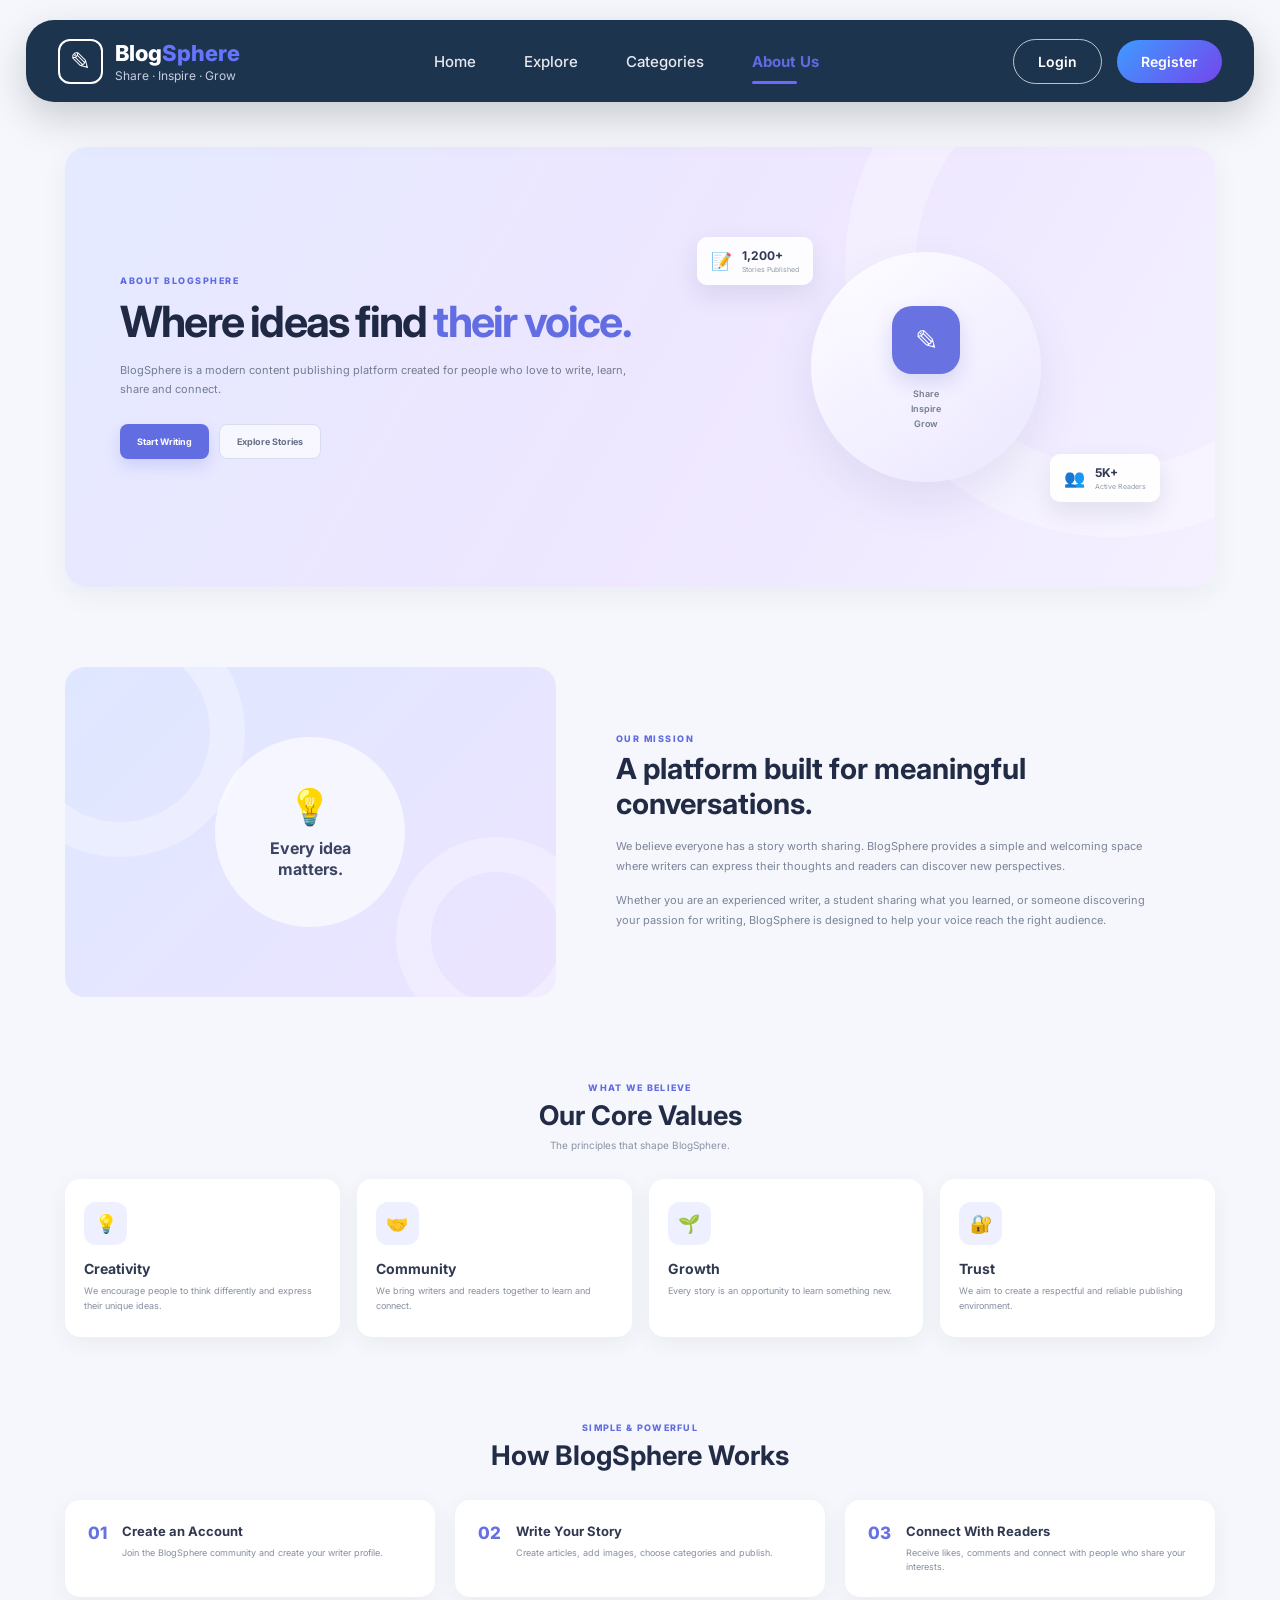
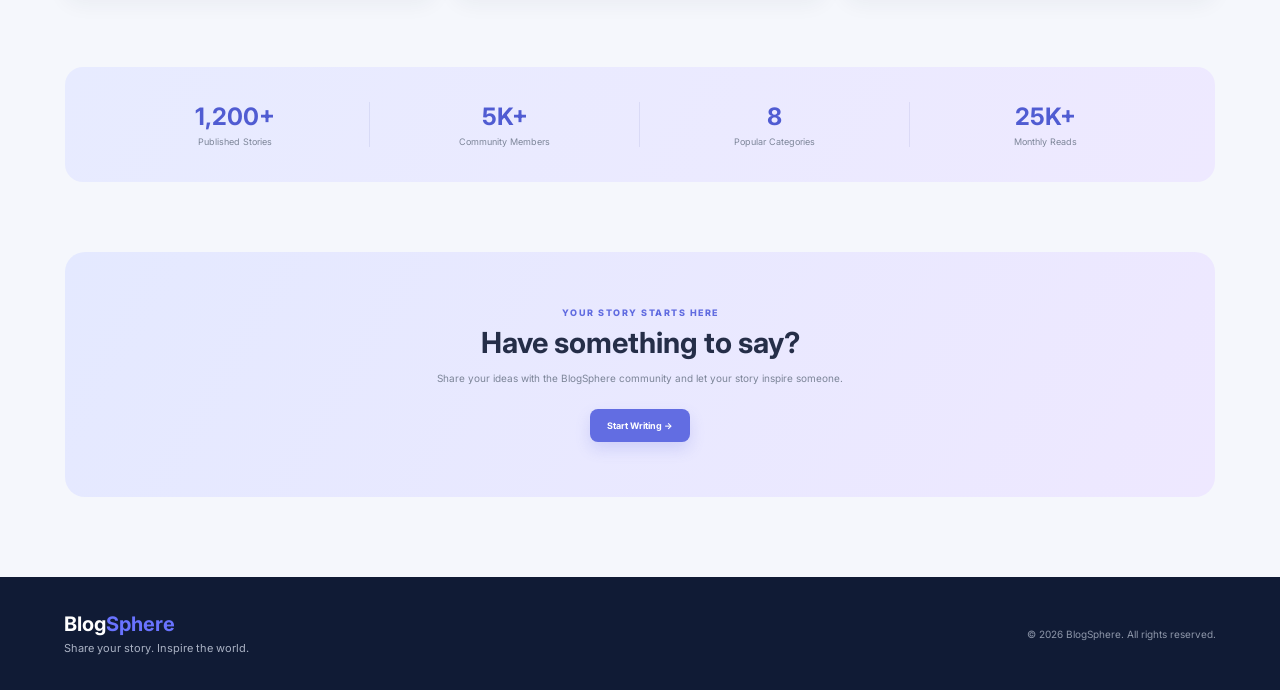
==== commit 8931922e: "Update homepage and content browsing pages" ====
--- a/frontend/about.html
+++ b/frontend/about.html
@@ -47,28 +47,18 @@
         </div>
 
 
-        <nav class="nav-links">
-
-            <a href="index.html">
-                Home
-            </a>
-
-            <a href="explore.html">
-                Explore
-            </a>
-
-            <a href="categories.html">
-                Categories
-            </a>
-
-            <a href="about.html" class="active">
-                About Us
-            </a>
-
-        </nav>
-
-
-        <div class="nav-actions">
+<nav class="nav-links" id="mainNavLinks">
+    <a href="index.html">Home</a>
+    <a href="explore.html">Explore</a>
+    <a href="categories.html">Categories</a>
+    <a href="about.html" class="active">About Us</a>
+
+    <a href="account-settings.html" class="logged-in-link" style="display:none;">Account Settings</a>
+    <a href="profile.html" class="logged-in-link" style="display:none;">Profile</a>
+    <a href="dashboard.html" class="logged-in-link" style="display:none;">Dashboard</a>
+</nav>
+
+        <div class="nav-actions" id="navActions">
 
             <a href="login.html" class="login-btn">
                 Login
--- a/frontend/style.css
+++ b/frontend/style.css
@@ -8373,4 +8373,57 @@
     max-width: 900px;
     margin: 0 auto;
     padding: 40px;
-}+}
+
+.profile-stat-button {
+    border: none;
+    background: transparent;
+    color: inherit;
+    font: inherit;
+    cursor: pointer;
+    display: flex;
+    flex-direction: column;
+    align-items: center;
+    gap: 4px;
+}
+
+.profile-stat-button:hover span {
+    text-decoration: underline;
+}
+
+.follow-list-section {
+    margin: 20px 0;
+    padding: 18px;
+    border: 1px solid #e0e0e0;
+    border-radius: 12px;
+    background: white;
+}
+
+.follow-list-header,
+.follow-list-user {
+    display: flex;
+    align-items: center;
+    justify-content: space-between;
+    gap: 12px;
+}
+
+.follow-list-header {
+    margin-bottom: 14px;
+}
+
+.follow-list-header button {
+    border: none;
+    background: transparent;
+    cursor: pointer;
+    font-size: 18px;
+}
+
+.follow-list-user {
+    padding: 12px 0;
+    border-top: 1px solid #eeeeee;
+}
+
+.follow-list-user a {
+    color: #5b4bdb;
+    text-decoration: none;
+}
